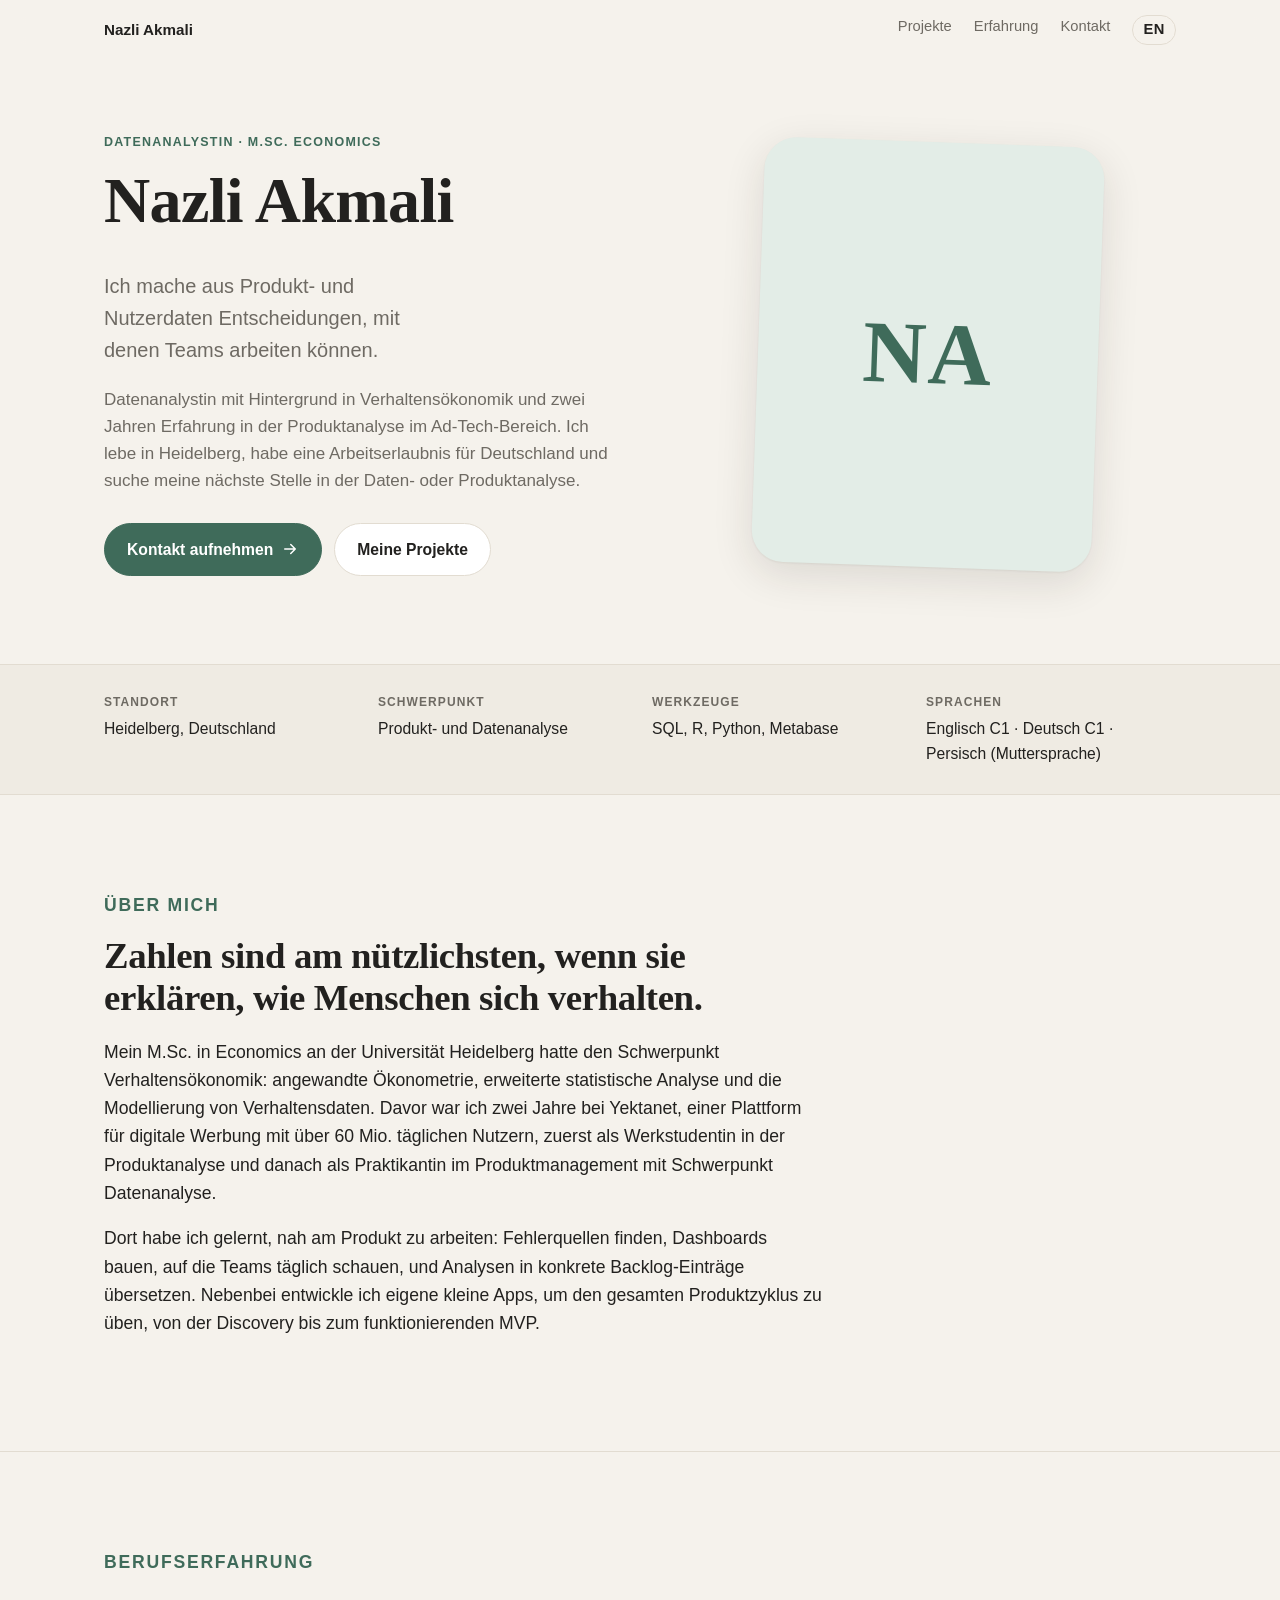
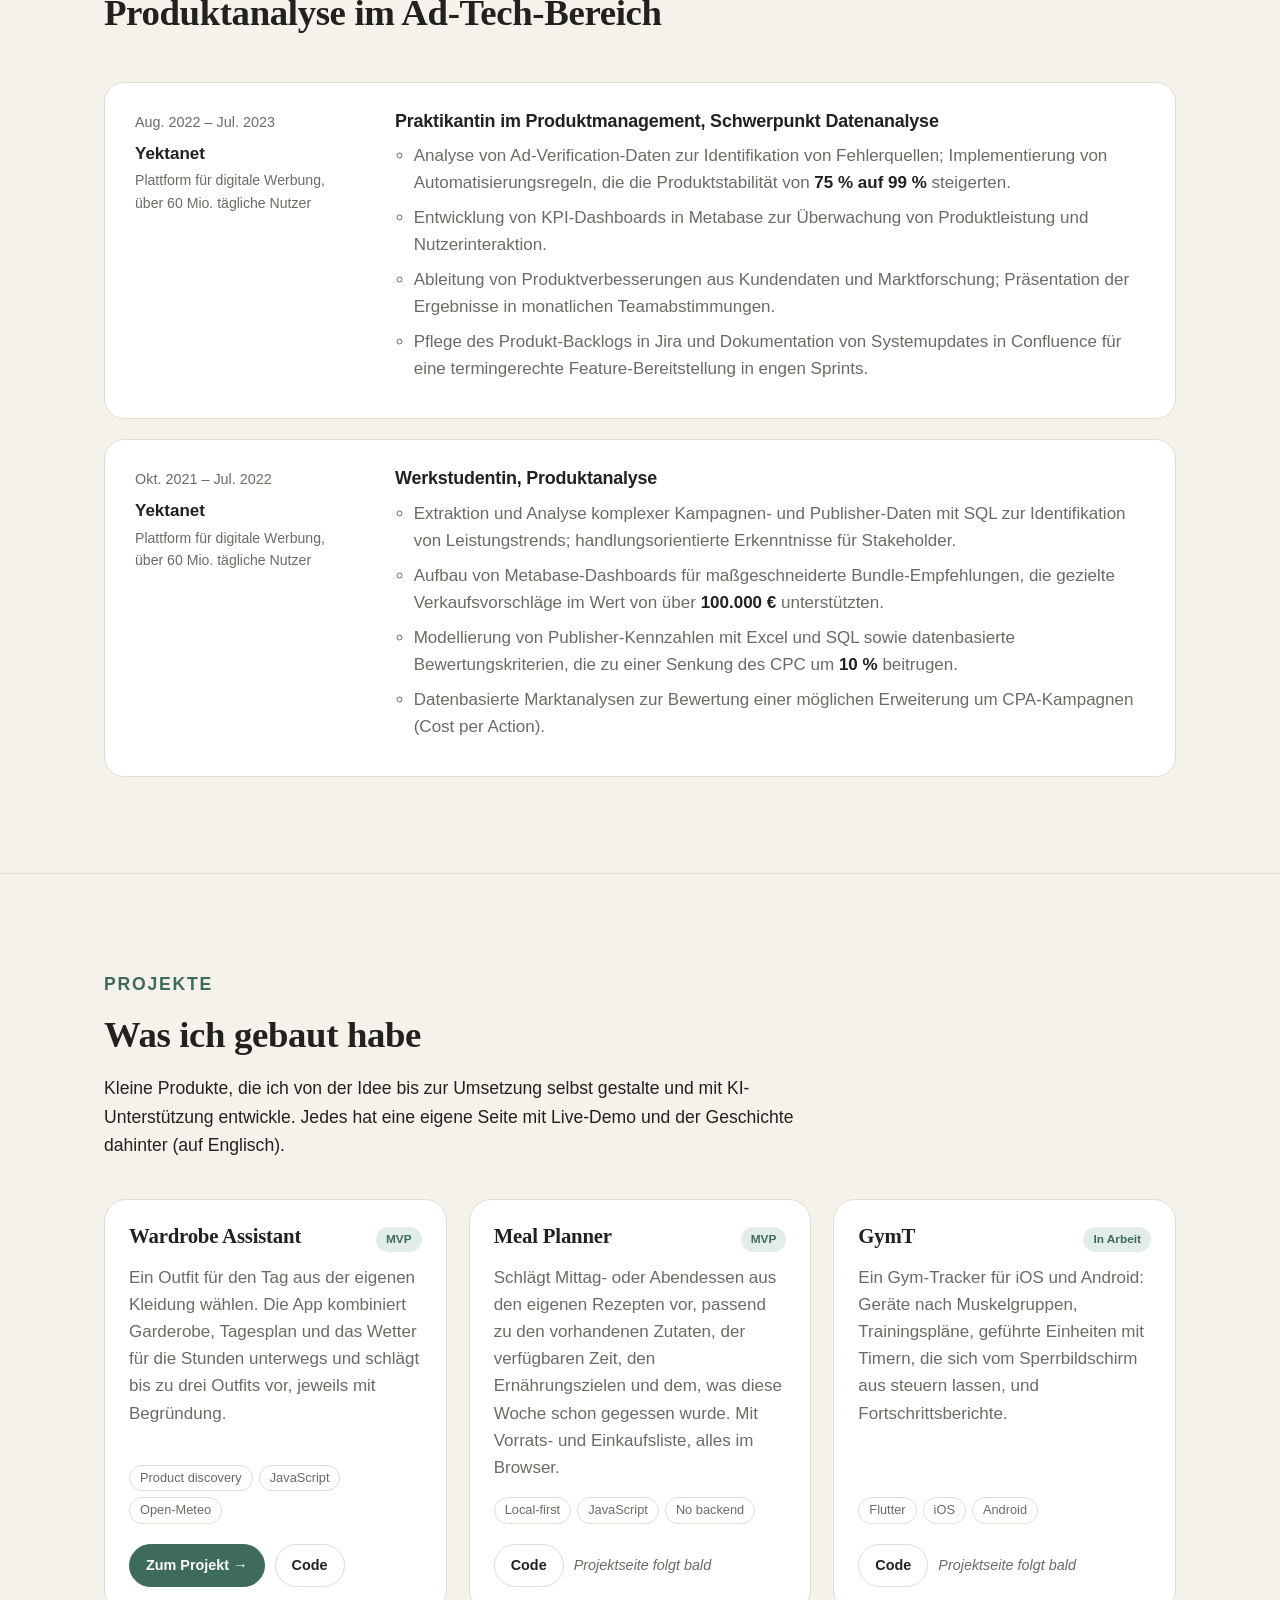
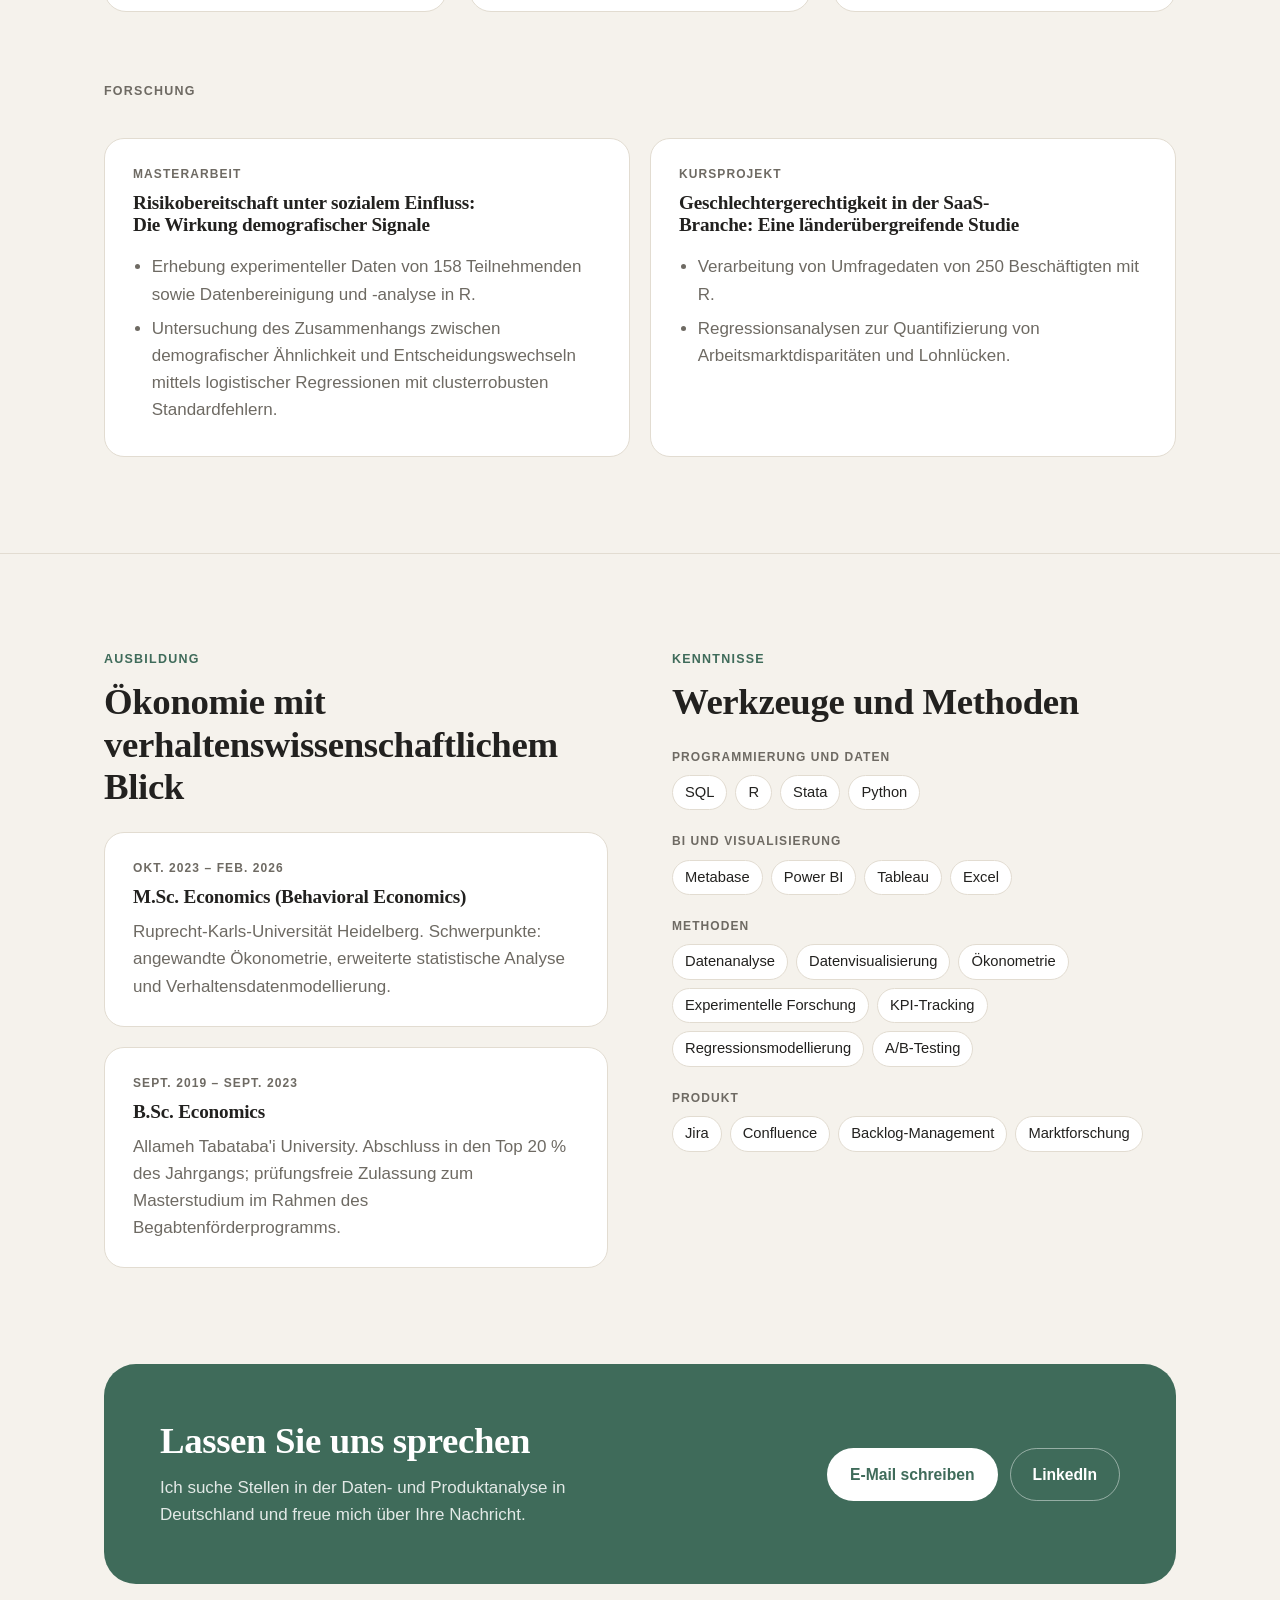
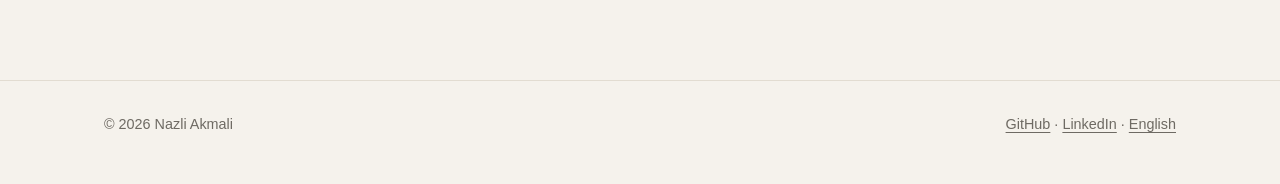
==== de/index.html @ db6a7627 "Rebuild portfolio from CV in English and German Use the project-showcase design system (site.css) so" ====
<!doctype html>
<html lang="de">
<head>
  <meta charset="utf-8">
  <meta name="viewport" content="width=device-width, initial-scale=1">
  <title>Nazli Akmali · Datenanalystin</title>
  <meta name="description" content="Nazli Akmali, Datenanalystin mit M.Sc. Economics (Behavioral Economics) der Universität Heidelberg. Berufserfahrung, Projekte und Kontakt.">
  <meta name="theme-color" content="#F5F2EC" media="(prefers-color-scheme: light)">
  <meta name="theme-color" content="#1A1A1C" media="(prefers-color-scheme: dark)">
  <meta property="og:title" content="Nazli Akmali · Datenanalystin">
  <meta property="og:description" content="Datenanalystin mit Hintergrund in Verhaltensökonomik und Produktanalyse.">
  <meta property="og:type" content="website">
  <meta property="og:url" content="https://nazli-akmali.github.io/de/">
  <link rel="canonical" href="https://nazli-akmali.github.io/de/">
  <link rel="alternate" hreflang="en" href="https://nazli-akmali.github.io/">
  <link rel="alternate" hreflang="de" href="https://nazli-akmali.github.io/de/">
  <link rel="alternate" hreflang="x-default" href="https://nazli-akmali.github.io/">
  <link rel="icon" href="data:image/svg+xml,%3Csvg xmlns='http://www.w3.org/2000/svg' viewBox='0 0 32 32'%3E%3Crect width='32' height='32' rx='8' fill='%233F6B5A'/%3E%3Ctext x='16' y='22' font-family='Georgia,serif' font-size='17' font-weight='600' fill='white' text-anchor='middle'%3ENA%3C/text%3E%3C/svg%3E">
  <link rel="stylesheet" href="../site.css">
  <link rel="stylesheet" href="../portfolio.css">
</head>
<body>
  <header class="topbar">
    <div class="wrap">
      <a class="brand" href="./">Nazli Akmali</a>
      <nav class="topnav" aria-label="Hauptmenü">
        <a href="#projects">Projekte</a>
        <a class="hide-sm" href="#experience">Erfahrung</a>
        <a href="#contact">Kontakt</a>
        <a class="lang" href="../" hreflang="en" lang="en" aria-label="English version">EN</a>
      </nav>
    </div>
  </header>

  <main>
    <section class="hero">
      <div class="wrap">
        <div>
          <p class="eyebrow">Datenanalystin · M.Sc. Economics</p>
          <h1>Nazli Akmali</h1>
          <p class="lead">Ich mache aus Produkt- und Nutzerdaten Entscheidungen, mit denen Teams arbeiten können.</p>
          <p class="muted">Datenanalystin mit Hintergrund in Verhaltensökonomik und zwei Jahren Erfahrung in der Produktanalyse im Ad-Tech-Bereich. Ich lebe in Heidelberg, habe eine Arbeitserlaubnis für Deutschland und suche meine nächste Stelle in der Daten- oder Produktanalyse.</p>
          <div class="btns">
            <a class="btn primary" href="#contact">Kontakt aufnehmen
              <svg viewBox="0 0 24 24" fill="none" stroke="currentColor" stroke-width="2" stroke-linecap="round" stroke-linejoin="round" aria-hidden="true"><path d="M5 12h14M13 6l6 6-6 6"/></svg></a>
            <a class="btn" href="#projects">Meine Projekte</a>
          </div>
        </div>
        <div class="portrait-wrap">
          <!-- FOTO: Foto als images/profile.jpg speichern und den span unten ersetzen durch:
               <img src="../images/profile.jpg" alt="Porträt von Nazli Akmali" width="680" height="850"> -->
          <div class="portrait"><span class="initials" aria-hidden="true">NA</span></div>
        </div>
      </div>
    </section>

    <div class="facts">
      <div class="wrap">
        <dl>
          <div><dt>Standort</dt><dd>Heidelberg, Deutschland</dd></div>
          <div><dt>Schwerpunkt</dt><dd>Produkt- und Datenanalyse</dd></div>
          <div><dt>Werkzeuge</dt><dd>SQL, R, Python, Metabase</dd></div>
          <div><dt>Sprachen</dt><dd>Englisch C1 · Deutsch C1 · Persisch (Muttersprache)</dd></div>
        </dl>
      </div>
    </div>

    <section class="block" id="about">
      <div class="wrap">
        <div class="intro">
          <p class="eyebrow">Über mich</p>
          <h2>Zahlen sind am nützlichsten, wenn sie erklären, wie Menschen sich verhalten.</h2>
          <p>Mein M.Sc. in Economics an der Universität Heidelberg hatte den Schwerpunkt Verhaltensökonomik: angewandte Ökonometrie, erweiterte statistische Analyse und die Modellierung von Verhaltensdaten. Davor war ich zwei Jahre bei Yektanet, einer Plattform für digitale Werbung mit über 60 Mio. täglichen Nutzern, zuerst als Werkstudentin in der Produktanalyse und danach als Praktikantin im Produktmanagement mit Schwerpunkt Datenanalyse.</p>
          <p>Dort habe ich gelernt, nah am Produkt zu arbeiten: Fehlerquellen finden, Dashboards bauen, auf die Teams täglich schauen, und Analysen in konkrete Backlog-Einträge übersetzen. Nebenbei entwickle ich eigene kleine Apps, um den gesamten Produktzyklus zu üben, von der Discovery bis zum funktionierenden MVP.</p>
        </div>
      </div>
    </section>

    <section class="block" id="experience">
      <div class="wrap">
        <div class="intro">
          <p class="eyebrow">Berufserfahrung</p>
          <h2>Produktanalyse im Ad-Tech-Bereich</h2>
        </div>
        <ol class="timeline">
          <li class="role">
            <div>
              <div class="when">Aug. 2022 – Jul. 2023</div>
              <div class="org">Yektanet</div>
              <p class="org-note">Plattform für digitale Werbung, über 60 Mio. tägliche Nutzer</p>
            </div>
            <div>
              <h3>Praktikantin im Produktmanagement, Schwerpunkt Datenanalyse</h3>
              <ul>
                <li>Analyse von Ad-Verification-Daten zur Identifikation von Fehlerquellen; Implementierung von Automatisierungsregeln, die die Produktstabilität von <strong>75 % auf 99 %</strong> steigerten.</li>
                <li>Entwicklung von KPI-Dashboards in Metabase zur Überwachung von Produktleistung und Nutzerinteraktion.</li>
                <li>Ableitung von Produktverbesserungen aus Kundendaten und Marktforschung; Präsentation der Ergebnisse in monatlichen Teamabstimmungen.</li>
                <li>Pflege des Produkt-Backlogs in Jira und Dokumentation von Systemupdates in Confluence für eine termingerechte Feature-Bereitstellung in engen Sprints.</li>
              </ul>
            </div>
          </li>
          <li class="role">
            <div>
              <div class="when">Okt. 2021 – Jul. 2022</div>
              <div class="org">Yektanet</div>
              <p class="org-note">Plattform für digitale Werbung, über 60 Mio. tägliche Nutzer</p>
            </div>
            <div>
              <h3>Werkstudentin, Produktanalyse</h3>
              <ul>
                <li>Extraktion und Analyse komplexer Kampagnen- und Publisher-Daten mit SQL zur Identifikation von Leistungstrends; handlungsorientierte Erkenntnisse für Stakeholder.</li>
                <li>Aufbau von Metabase-Dashboards für maßgeschneiderte Bundle-Empfehlungen, die gezielte Verkaufsvorschläge im Wert von über <strong>100.000 €</strong> unterstützten.</li>
                <li>Modellierung von Publisher-Kennzahlen mit Excel und SQL sowie datenbasierte Bewertungskriterien, die zu einer Senkung des CPC um <strong>10 %</strong> beitrugen.</li>
                <li>Datenbasierte Marktanalysen zur Bewertung einer möglichen Erweiterung um CPA-Kampagnen (Cost per Action).</li>
              </ul>
            </div>
          </li>
        </ol>
      </div>
    </section>

    <section class="block" id="projects">
      <div class="wrap">
        <div class="intro">
          <p class="eyebrow">Projekte</p>
          <h2>Was ich gebaut habe</h2>
          <p>Kleine Produkte, die ich von der Idee bis zur Umsetzung selbst gestalte und mit KI-Unterstützung entwickle. Jedes hat eine eigene Seite mit Live-Demo und der Geschichte dahinter (auf Englisch).</p>
        </div>
        <div class="projects" id="project-grid"></div>
        <noscript><p>Bitte JavaScript aktivieren, um die Projekte zu sehen, oder direkt auf <a href="https://github.com/nazli-akmali">GitHub</a> stöbern.</p></noscript>

        <h3 class="sub">Forschung</h3>
        <div class="cards-2">
          <article class="card">
            <p class="kicker">Masterarbeit</p>
            <h3>Risikobereitschaft unter sozialem Einfluss: Die Wirkung demografischer Signale</h3>
            <ul>
              <li>Erhebung experimenteller Daten von 158 Teilnehmenden sowie Datenbereinigung und -analyse in R.</li>
              <li>Untersuchung des Zusammenhangs zwischen demografischer Ähnlichkeit und Entscheidungswechseln mittels logistischer Regressionen mit clusterrobusten Standardfehlern.</li>
            </ul>
          </article>
          <article class="card">
            <p class="kicker">Kursprojekt</p>
            <h3>Geschlechtergerechtigkeit in der SaaS-Branche: Eine länderübergreifende Studie</h3>
            <ul>
              <li>Verarbeitung von Umfragedaten von 250 Beschäftigten mit R.</li>
              <li>Regressionsanalysen zur Quantifizierung von Arbeitsmarktdisparitäten und Lohnlücken.</li>
            </ul>
          </article>
        </div>
      </div>
    </section>

    <section class="block" id="education">
      <div class="wrap two-col">
        <div>
          <p class="eyebrow">Ausbildung</p>
          <h2>Ökonomie mit verhaltenswissenschaftlichem Blick</h2>
          <div class="cards-2">
            <article class="card">
              <p class="kicker">Okt. 2023 – Feb. 2026</p>
              <h3>M.Sc. Economics (Behavioral Economics)</h3>
              <p class="muted">Ruprecht-Karls-Universität Heidelberg. Schwerpunkte: angewandte Ökonometrie, erweiterte statistische Analyse und Verhaltensdatenmodellierung.</p>
            </article>
            <article class="card">
              <p class="kicker">Sept. 2019 – Sept. 2023</p>
              <h3>B.Sc. Economics</h3>
              <p class="muted">Allameh Tabataba'i University. Abschluss in den Top 20 % des Jahrgangs; prüfungsfreie Zulassung zum Masterstudium im Rahmen des Begabtenförderprogramms.</p>
            </article>
          </div>
        </div>
        <div>
          <p class="eyebrow">Kenntnisse</p>
          <h2>Werkzeuge und Methoden</h2>
          <dl class="skills" style="margin-top:24px">
            <div><dt>Programmierung und Daten</dt><dd><ul class="chips"><li>SQL</li><li>R</li><li>Stata</li><li>Python</li></ul></dd></div>
            <div><dt>BI und Visualisierung</dt><dd><ul class="chips"><li>Metabase</li><li>Power BI</li><li>Tableau</li><li>Excel</li></ul></dd></div>
            <div><dt>Methoden</dt><dd><ul class="chips"><li>Datenanalyse</li><li>Datenvisualisierung</li><li>Ökonometrie</li><li>Experimentelle Forschung</li><li>KPI-Tracking</li><li>Regressionsmodellierung</li><li>A/B-Testing</li></ul></dd></div>
            <div><dt>Produkt</dt><dd><ul class="chips"><li>Jira</li><li>Confluence</li><li>Backlog-Management</li><li>Marktforschung</li></ul></dd></div>
          </dl>
        </div>
      </div>
    </section>

    <div class="wrap" id="contact">
      <div class="cta">
        <div>
          <h2>Lassen Sie uns sprechen</h2>
          <p>Ich suche Stellen in der Daten- und Produktanalyse in Deutschland und freue mich über Ihre Nachricht.</p>
        </div>
        <div class="btns">
          <a class="btn" href="mailto:nazli.akmaly@gmail.com">E-Mail schreiben</a>
          <a class="btn ghost" href="https://www.linkedin.com/in/nazli-akmali/">LinkedIn</a>
        </div>
      </div>
    </div>
  </main>

  <footer class="footer">
    <div class="wrap">
      <span>© <span id="year">2026</span> Nazli Akmali</span>
      <span><a href="https://github.com/nazli-akmali">GitHub</a> · <a href="https://www.linkedin.com/in/nazli-akmali/">LinkedIn</a> · <a href="../" hreflang="en" lang="en">English</a></span>
    </div>
  </footer>

  <script src="../projects.js"></script>
  <script src="../main.js"></script>
</body>
</html>
---- site.css ----
/* Showcase site: landing page and rendered Markdown pages.
   Colours follow the app's own palette so the site and demo feel like one product. */
:root {
  --bg: #F5F2EC;
  --bg-2: #EFEBE3;
  --surface: #FFFFFF;
  --text: #22211F;
  --muted: #6E6A63;
  --line: #E2DCD1;
  --accent: #3F6B5A;
  --accent-ink: #FFFFFF;
  --accent-soft: #E3EDE7;
  --warn-soft: #FBF0DF;
  --frame: #1E1E20;
  --shadow: 0 1px 2px rgba(40, 35, 25, .06), 0 12px 40px rgba(40, 35, 25, .12);
  --serif: "Iowan Old Style", "Palatino Linotype", Palatino, "Book Antiqua", Georgia, serif;
  --sans: -apple-system, BlinkMacSystemFont, "Segoe UI", Inter, Roboto, sans-serif;
  --wide: 1120px;
  --read: 720px;
  color-scheme: light;
}
@media (prefers-color-scheme: dark) {
  :root:not([data-theme="light"]) {
    --bg: #1A1A1C; --bg-2: #212124; --surface: #242427; --text: #EDEBE7; --muted: #A29E97;
    --line: #38373B; --accent: #8DC0A8; --accent-ink: #11201A; --accent-soft: #263A31;
    --warn-soft: #3A2E1E; --frame: #000000; --shadow: 0 12px 40px rgba(0, 0, 0, .45); color-scheme: dark;
  }
}
:root[data-theme="dark"] {
  --bg: #1A1A1C; --bg-2: #212124; --surface: #242427; --text: #EDEBE7; --muted: #A29E97;
  --line: #38373B; --accent: #8DC0A8; --accent-ink: #11201A; --accent-soft: #263A31;
  --warn-soft: #3A2E1E; --frame: #000000; --shadow: 0 12px 40px rgba(0, 0, 0, .45); color-scheme: dark;
}

* { box-sizing: border-box; }
html { -webkit-text-size-adjust: 100%; scroll-behavior: smooth; }
@media (prefers-reduced-motion: reduce) { html { scroll-behavior: auto; } }
body {
  margin: 0; background: var(--bg); color: var(--text);
  font: 17px/1.6 var(--sans); -webkit-font-smoothing: antialiased;
}
img { max-width: 100%; display: block; }
a { color: var(--accent); text-underline-offset: .18em; }
a:hover { text-decoration-thickness: 2px; }
:focus-visible { outline: 2px solid var(--accent); outline-offset: 3px; border-radius: 4px; }
h1, h2, h3 { font-family: var(--serif); font-weight: 600; line-height: 1.15; letter-spacing: -.01em; margin: 0 0 .5em; text-wrap: balance; }
h1 { font-size: clamp(2.4rem, 6vw, 4rem); }
h2 { font-size: clamp(1.7rem, 3.4vw, 2.3rem); }
h3 { font-size: 1.3rem; }
p { margin: 0 0 1em; }
.muted { color: var(--muted); }
.eyebrow { font-size: .78rem; font-weight: 650; letter-spacing: .1em; text-transform: uppercase; color: var(--accent); margin: 0 0 .9em; }
.wrap { max-width: var(--wide); margin: 0 auto; padding: 0 24px; }
@media (max-width: 600px) { .wrap { padding: 0 16px; } }

/* ---------- top bar */
.topbar { position: sticky; top: 0; z-index: 10; background: color-mix(in srgb, var(--bg) 88%, transparent); backdrop-filter: saturate(1.4) blur(12px); -webkit-backdrop-filter: saturate(1.4) blur(12px); border-bottom: 1px solid transparent; }
.topbar.scrolled { border-bottom-color: var(--line); }
.topbar .wrap { display: flex; align-items: center; justify-content: space-between; gap: 16px; height: 60px; }
.brand { font-weight: 650; color: var(--text); text-decoration: none; font-size: .95rem; white-space: nowrap; }
.brand span { color: var(--muted); font-weight: 500; }
.topnav { display: flex; gap: 22px; font-size: .92rem; }
.topnav a { color: var(--muted); text-decoration: none; }
.topnav a:hover, .topnav a[aria-current="page"] { color: var(--text); }
@media (max-width: 600px) { .topnav { gap: 14px; } .topnav .hide-sm { display: none; } .brand span { display: none; } }

/* ---------- buttons */
.btns { display: flex; flex-wrap: wrap; gap: 12px; margin-top: 28px; }
.btn { display: inline-flex; align-items: center; gap: 8px; padding: 13px 22px; border-radius: 999px; font-weight: 600; font-size: .98rem; text-decoration: none; border: 1px solid var(--line); color: var(--text); background: var(--surface); transition: transform .15s ease, box-shadow .15s ease; }
.btn:hover { transform: translateY(-1px); box-shadow: 0 4px 14px rgba(0, 0, 0, .08); text-decoration: none; }
.btn.primary { background: var(--accent); border-color: var(--accent); color: var(--accent-ink); }
.btn svg { width: 18px; height: 18px; flex: none; }

/* ---------- phone frames */
.phone { position: relative; width: 100%; max-width: 300px; aspect-ratio: 390 / 844; border-radius: 42px; padding: 9px; background: var(--frame); box-shadow: var(--shadow); }
.phone img { width: 100%; height: 100%; object-fit: cover; object-position: top; border-radius: 34px; background: #F5F2EC; }

/* ---------- hero */
.hero { padding: 72px 0 88px; overflow: hidden; }
.hero .wrap { display: grid; grid-template-columns: 1.05fr 1fr; gap: 56px; align-items: center; }
.hero .lead { font-size: 1.25rem; color: var(--muted); max-width: 32ch; }
.hero-phones { position: relative; display: flex; justify-content: center; min-height: 560px; }
.hero-phones .phone { position: absolute; max-width: 270px; }
.hero-phones .back { transform: translate(-34%, 0) rotate(-5deg); opacity: .96; }
.hero-phones .front { transform: translate(30%, 44px) rotate(3deg); }
@media (max-width: 860px) {
  .hero { padding: 40px 0 56px; }
  .hero .wrap { grid-template-columns: 1fr; gap: 40px; }
  .hero-phones { min-height: 0; aspect-ratio: 1 / 1.05; max-width: 420px; width: 100%; margin: 0 auto; }
  .hero-phones .phone { width: 58%; }
  .hero-phones .back { left: 4%; transform: rotate(-5deg); }
  .hero-phones .front { right: 4%; top: 8%; transform: rotate(3deg); }
}

/* ---------- fact strip */
.facts { border-block: 1px solid var(--line); background: var(--bg-2); }
.facts dl { display: grid; grid-template-columns: repeat(4, 1fr); gap: 24px; margin: 0; padding: 28px 0; }
.facts dt { font-size: .75rem; font-weight: 650; letter-spacing: .09em; text-transform: uppercase; color: var(--muted); margin-bottom: 4px; }
.facts dd { margin: 0; font-size: .98rem; }
@media (max-width: 760px) { .facts dl { grid-template-columns: 1fr 1fr; } }

/* ---------- sections */
section.block { padding: 96px 0; }
section.block + section.block { border-top: 1px solid var(--line); }
.intro { max-width: var(--read); }
.intro p { font-size: 1.1rem; }
blockquote.hypothesis { margin: 32px 0 0; padding: 26px 30px; border-radius: 20px; background: var(--accent-soft); font-family: var(--serif); font-size: clamp(1.25rem, 2.4vw, 1.55rem); line-height: 1.4; }
blockquote.hypothesis footer { margin-top: 10px; font: 500 .9rem/1.4 var(--sans); color: var(--muted); }
@media (max-width: 600px) { section.block { padding: 64px 0; } blockquote.hypothesis { padding: 22px; } }

.steps { list-style: none; margin: 56px 0 0; padding: 0; display: grid; gap: 88px; counter-reset: step; }
.step { display: grid; grid-template-columns: 1fr 300px; gap: 64px; align-items: center; counter-increment: step; }
.step:nth-child(even) { grid-template-columns: 300px 1fr; }
.step:nth-child(even) .step-text { order: 2; }
.step-text { max-width: 46ch; }
.step-text::before { content: counter(step, decimal-leading-zero); display: block; font: 600 .85rem/1 var(--sans); letter-spacing: .1em; color: var(--accent); margin-bottom: 14px; }
.step-text ul { padding-left: 1.1em; margin: 0; color: var(--muted); }
.step-text li { margin-bottom: .35em; }
@media (max-width: 760px) {
  .steps { gap: 64px; }
  .step, .step:nth-child(even) { grid-template-columns: 1fr; gap: 28px; }
  .step:nth-child(even) .step-text { order: 0; }
  .step .phone { margin: 0 auto; max-width: 260px; }
}

.decision { display: grid; grid-template-columns: 300px 1fr; gap: 64px; align-items: start; margin-top: 48px; }
.changes { display: grid; gap: 14px; }
.change { background: var(--surface); border: 1px solid var(--line); border-radius: 18px; padding: 20px 22px; }
.change .from { font-size: .9rem; color: var(--muted); text-decoration: line-through; text-decoration-color: color-mix(in srgb, var(--muted) 60%, transparent); }
.change .to { font-weight: 650; margin: 4px 0 6px; }
.change .why { font-size: .95rem; color: var(--muted); margin: 0; }
@media (max-width: 760px) { .decision { grid-template-columns: 1fr; gap: 32px; } .decision .phone { margin: 0 auto; max-width: 260px; } }

.status { display: grid; grid-template-columns: 1fr 1fr; gap: 20px; margin-top: 40px; }
.status .card { background: var(--surface); border: 1px solid var(--line); border-radius: 20px; padding: 26px 28px; }
.status .card.open { background: var(--warn-soft); border-color: transparent; }
.status h3 { font-family: var(--sans); font-size: 1rem; font-weight: 650; margin-bottom: .8em; }
.status ul { margin: 0; padding-left: 1.1em; }
.status li { margin-bottom: .45em; }
@media (max-width: 760px) { .status { grid-template-columns: 1fr; } }

.cta { background: var(--accent); color: var(--accent-ink); border-radius: 32px; padding: 56px; display: grid; grid-template-columns: 1fr auto; gap: 40px; align-items: center; margin: 0 0 96px; }
.cta h2 { margin-bottom: .3em; }
.cta p { opacity: .85; margin: 0; max-width: 48ch; }
.cta .btns { margin: 0; }
.cta .btn { background: var(--accent-ink); color: var(--accent); border-color: transparent; }
.cta .btn.ghost { background: transparent; color: var(--accent-ink); border-color: color-mix(in srgb, var(--accent-ink) 45%, transparent); }
@media (max-width: 760px) { .cta { grid-template-columns: 1fr; padding: 36px 24px; border-radius: 24px; margin-bottom: 64px; } }

.footer { border-top: 1px solid var(--line); padding: 32px 0 48px; font-size: .9rem; color: var(--muted); }
.footer .wrap { display: flex; flex-wrap: wrap; justify-content: space-between; gap: 12px; }
.footer a { color: var(--muted); }

/* ---------- rendered Markdown pages */
.doc-head { padding: 64px 0 40px; border-bottom: 1px solid var(--line); }
.doc-head h1 { font-size: clamp(2.1rem, 5vw, 3.2rem); max-width: 20ch; }
.doc-layout { display: grid; grid-template-columns: 220px minmax(0, var(--read)); gap: 64px; padding-block: 48px 96px; }
.toc { position: sticky; top: 84px; align-self: start; font-size: .9rem; }
.toc p { font-size: .75rem; font-weight: 650; letter-spacing: .09em; text-transform: uppercase; color: var(--muted); margin-bottom: .8em; }
.toc ol { list-style: none; margin: 0; padding: 0; border-left: 1px solid var(--line); }
.toc a { display: block; padding: 5px 0 5px 14px; margin-left: -1px; border-left: 2px solid transparent; color: var(--muted); text-decoration: none; line-height: 1.35; }
.toc a:hover { color: var(--text); }
.toc a.on { color: var(--text); border-left-color: var(--accent); }
@media (max-width: 960px) { .doc-layout { grid-template-columns: minmax(0, 1fr); gap: 0; padding-top: 32px; } .toc { display: none; } }

.prose { min-width: 0; }
.prose > :first-child { margin-top: 0; }
.prose h2 { margin-top: 2.2em; padding-top: .2em; scroll-margin-top: 80px; }
.prose h3 { margin-top: 1.8em; scroll-margin-top: 80px; }
.prose p, .prose li { font-size: 1.05rem; }
.prose ul, .prose ol { padding-left: 1.3em; margin: 0 0 1em; }
.prose li { margin-bottom: .4em; }
.prose blockquote { margin: 1.6em 0; padding: 22px 26px; border-radius: 18px; background: var(--accent-soft); font-family: var(--serif); font-size: 1.3rem; line-height: 1.45; }
.prose blockquote p { font-size: inherit; margin: 0; }
.prose hr { border: 0; border-top: 1px solid var(--line); margin: 3em 0 2em; }
.prose code { font: .9em ui-monospace, SFMono-Regular, Menlo, monospace; background: var(--bg-2); padding: .1em .35em; border-radius: 6px; }
.prose pre { background: var(--bg-2); padding: 18px; border-radius: 14px; overflow-x: auto; }
.prose pre code { background: none; padding: 0; }
.prose img { border-radius: 14px; }
.table-wrap { overflow-x: auto; margin: 1.4em 0 1.8em; border: 1px solid var(--line); border-radius: 16px; background: var(--surface); }
.prose table { border-collapse: collapse; width: 100%; min-width: 560px; font-size: .95rem; line-height: 1.45; }
.prose th, .prose td { text-align: left; vertical-align: top; padding: 12px 16px; border-bottom: 1px solid var(--line); }
.prose th { font-size: .78rem; font-weight: 650; letter-spacing: .06em; text-transform: uppercase; color: var(--muted); background: var(--bg-2); }
.prose tr:last-child td { border-bottom: 0; }
.doc-foot { display: flex; flex-wrap: wrap; gap: 12px; margin-top: 48px; }
---- portfolio.css ----
/* Portfolio-only additions. The shared design system lives in site.css,
   copied unchanged from the project-showcase skill so this page and every
   project page look like one site. Only add things here that site.css lacks. */

/* ---------- language switch */
.lang { font-weight: 650; letter-spacing: .04em; border: 1px solid var(--line); border-radius: 999px; padding: 2px 10px; }
.topnav .lang { color: var(--text); }

/* ---------- hero portrait */
.portrait-wrap { display: flex; justify-content: center; }
.portrait {
  width: 100%; max-width: 340px; aspect-ratio: 4 / 5; border-radius: 32px;
  background: var(--accent-soft); box-shadow: var(--shadow); overflow: hidden;
  display: grid; place-items: center; transform: rotate(2deg);
}
.portrait img { width: 100%; height: 100%; object-fit: cover; }
.portrait .initials { font-family: var(--serif); font-size: 5.5rem; font-weight: 600; color: var(--accent); letter-spacing: .02em; }
@media (max-width: 860px) { .portrait { max-width: 240px; } .portrait .initials { font-size: 4rem; } }

/* ---------- experience timeline */
.timeline { list-style: none; margin: 48px 0 0; padding: 0; display: grid; gap: 20px; }
.role { display: grid; grid-template-columns: 220px 1fr; gap: 40px; background: var(--surface); border: 1px solid var(--line); border-radius: 20px; padding: 28px 30px; }
.role .when { font-size: .9rem; color: var(--muted); }
.role .org { font-weight: 650; margin-top: 6px; }
.role .org-note { font-size: .88rem; color: var(--muted); margin: 2px 0 0; }
.role h3 { font-family: var(--sans); font-size: 1.12rem; font-weight: 650; margin-bottom: .6em; }
.role ul { margin: 0; padding-left: 1.1em; color: var(--muted); }
.role li { margin-bottom: .45em; }
.role strong { color: var(--text); font-weight: 650; }
@media (max-width: 760px) { .role { grid-template-columns: 1fr; gap: 14px; padding: 22px; } }

/* ---------- project cards */
.projects { display: grid; grid-template-columns: repeat(auto-fill, minmax(300px, 1fr)); gap: 22px; margin-top: 40px; }
.project { background: var(--surface); border: 1px solid var(--line); border-radius: 22px; overflow: hidden; display: flex; flex-direction: column; transition: transform .2s ease, box-shadow .2s ease; }
.project:hover { transform: translateY(-2px); box-shadow: var(--shadow); }
.project .shot { aspect-ratio: 16 / 10; background: var(--bg-2); border-bottom: 1px solid var(--line); overflow: hidden; }
.project .shot img { width: 100%; height: 100%; object-fit: cover; object-position: top; }
.project-body { padding: 24px; display: flex; flex-direction: column; flex: 1; }
.project-head { display: flex; align-items: baseline; justify-content: space-between; gap: 12px; }
.project h3 { margin: 0; }
.badge { font-size: .74rem; font-weight: 650; color: var(--accent); background: var(--accent-soft); padding: 3px 10px; border-radius: 999px; white-space: nowrap; }
.project .summary { color: var(--muted); margin: 12px 0 16px; flex: 1; }
.tags { list-style: none; padding: 0; margin: 0 0 20px; display: flex; flex-wrap: wrap; gap: 6px; }
.tags li { font-size: .8rem; color: var(--muted); border: 1px solid var(--line); padding: 2px 10px; border-radius: 999px; }
.project .btns { margin-top: 0; gap: 10px; }
.btn.small { padding: 9px 16px; font-size: .9rem; }
.soon { font-size: .9rem; color: var(--muted); font-style: italic; align-self: center; }

/* ---------- research + education cards */
.cards-2 { display: grid; grid-template-columns: 1fr 1fr; gap: 20px; margin-top: 40px; }
.card { background: var(--surface); border: 1px solid var(--line); border-radius: 20px; padding: 26px 28px; }
.card .kicker { font-size: .75rem; font-weight: 650; letter-spacing: .09em; text-transform: uppercase; color: var(--muted); margin-bottom: 8px; }
.card h3 { font-size: 1.2rem; }
.card p:last-child, .card ul:last-child { margin-bottom: 0; }
.card ul { padding-left: 1.1em; color: var(--muted); }
.card li { margin-bottom: .4em; }
@media (max-width: 760px) { .cards-2 { grid-template-columns: 1fr; } }

h3.sub { font-family: var(--sans); font-size: .78rem; font-weight: 650; letter-spacing: .1em; text-transform: uppercase; color: var(--muted); margin: 72px 0 0; }

/* ---------- skills */
.skills { display: grid; gap: 22px; margin: 0; }
.skills dt { font-size: .75rem; font-weight: 650; letter-spacing: .09em; text-transform: uppercase; color: var(--muted); margin-bottom: 8px; }
.skills dd { margin: 0; }
.chips { list-style: none; padding: 0; margin: 0; display: flex; flex-wrap: wrap; gap: 8px; }
.chips li { font-size: .92rem; background: var(--surface); border: 1px solid var(--line); padding: 5px 12px; border-radius: 999px; }

.two-col { display: grid; grid-template-columns: 1fr 1fr; gap: 64px; align-items: start; }
.two-col .cards-2 { grid-template-columns: 1fr; margin-top: 24px; }
@media (max-width: 860px) { .two-col { grid-template-columns: 1fr; gap: 56px; } }
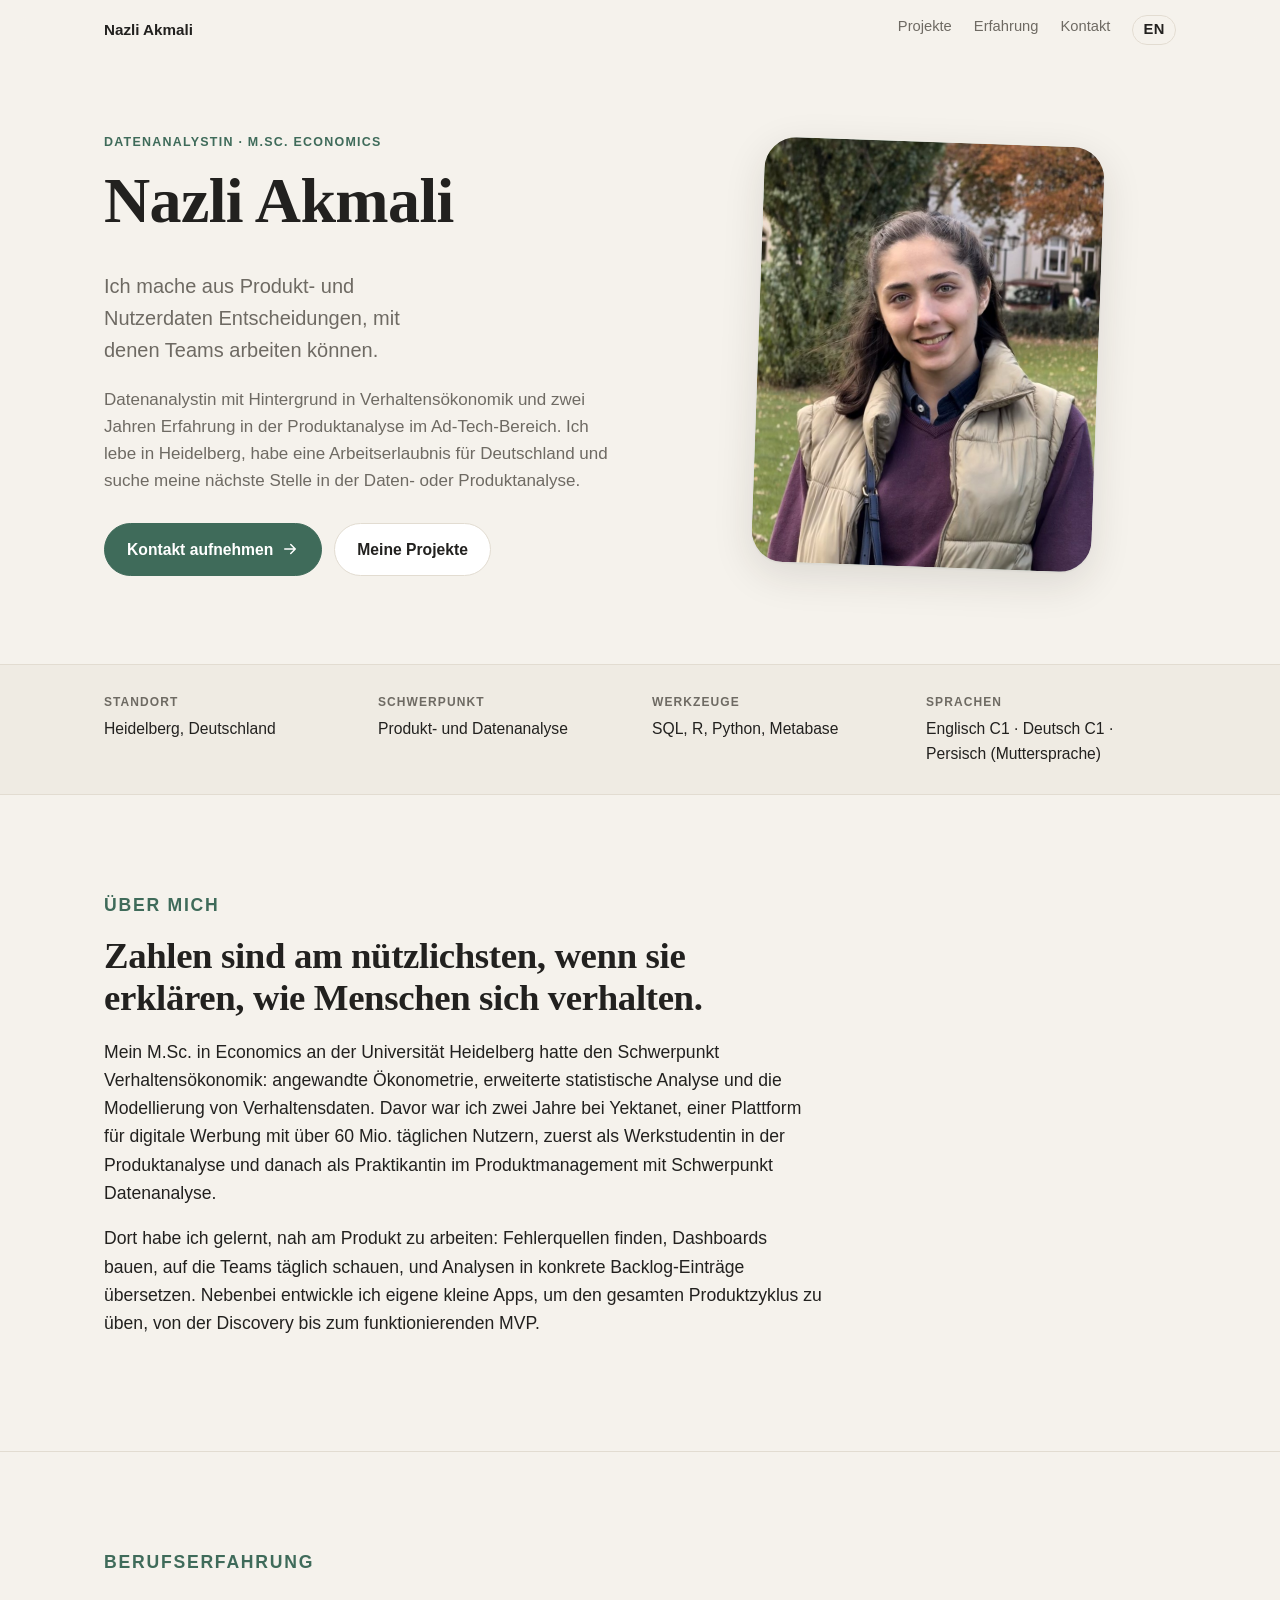
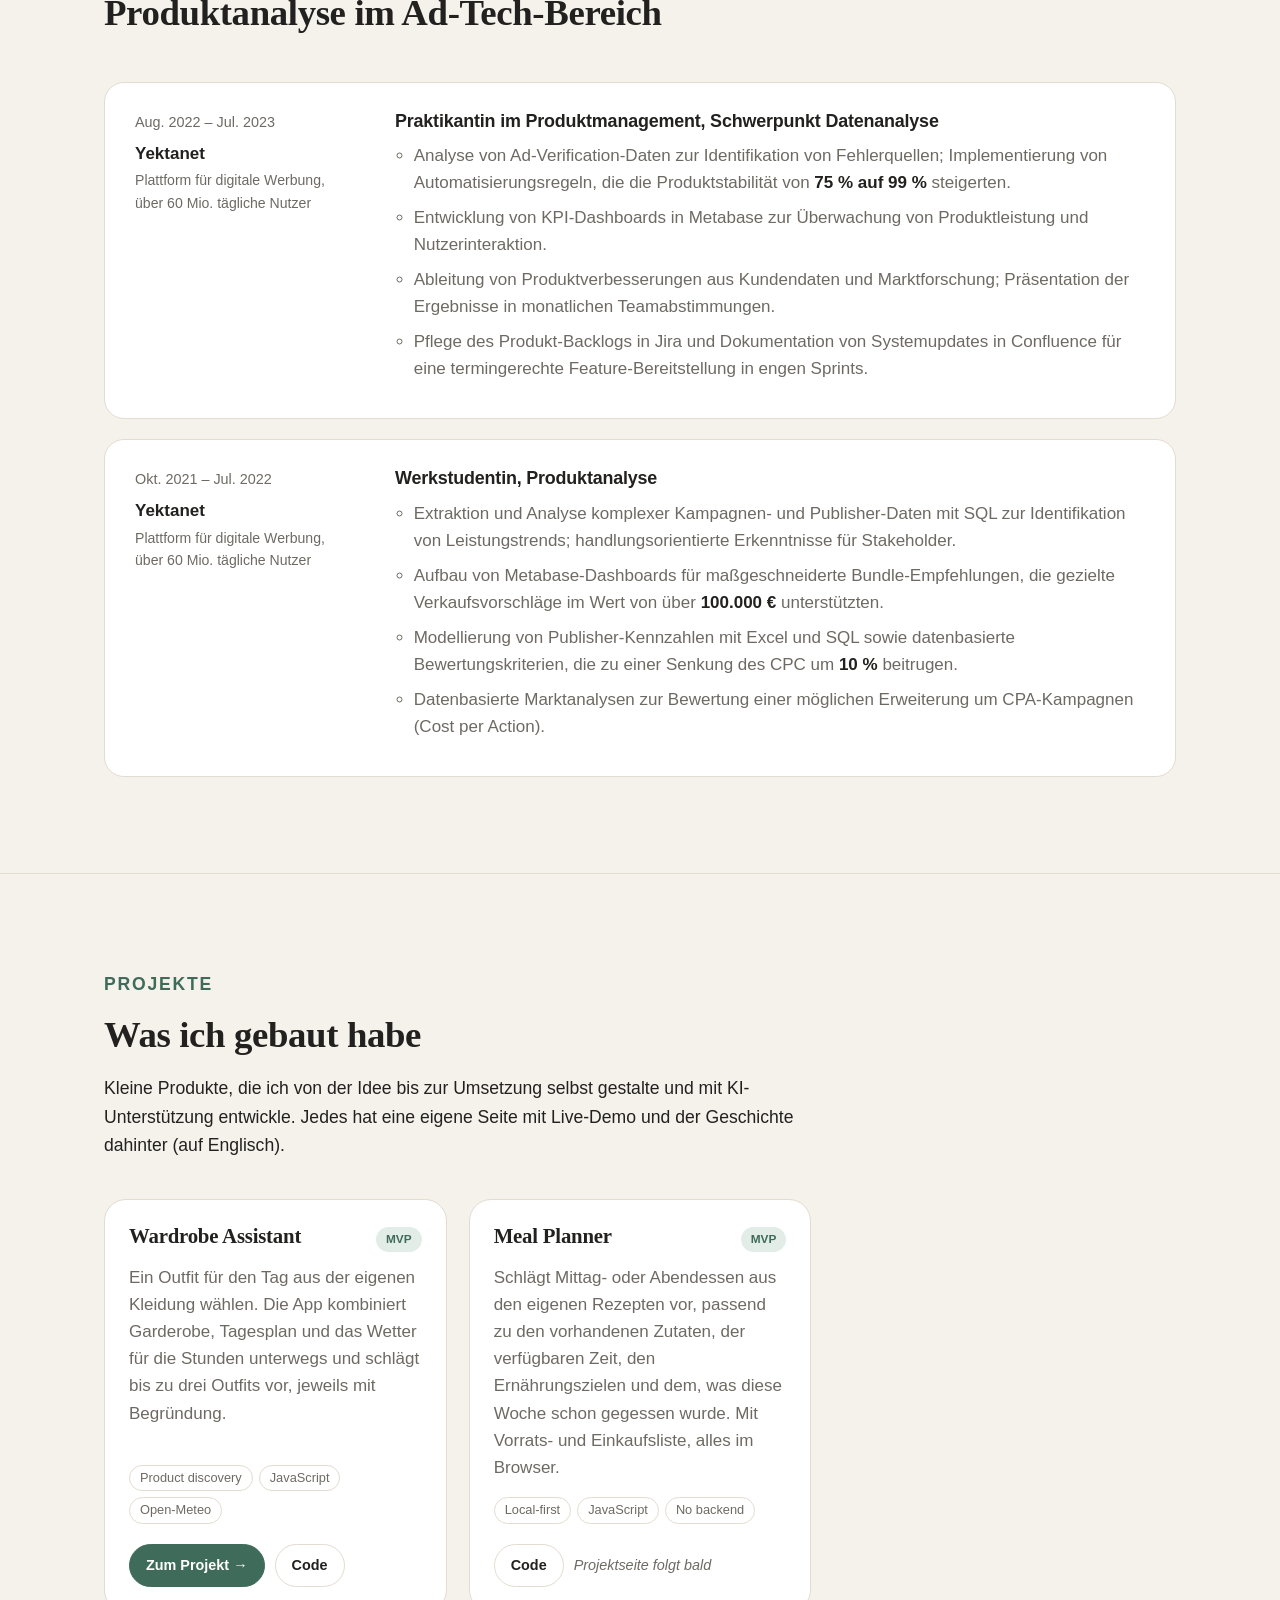
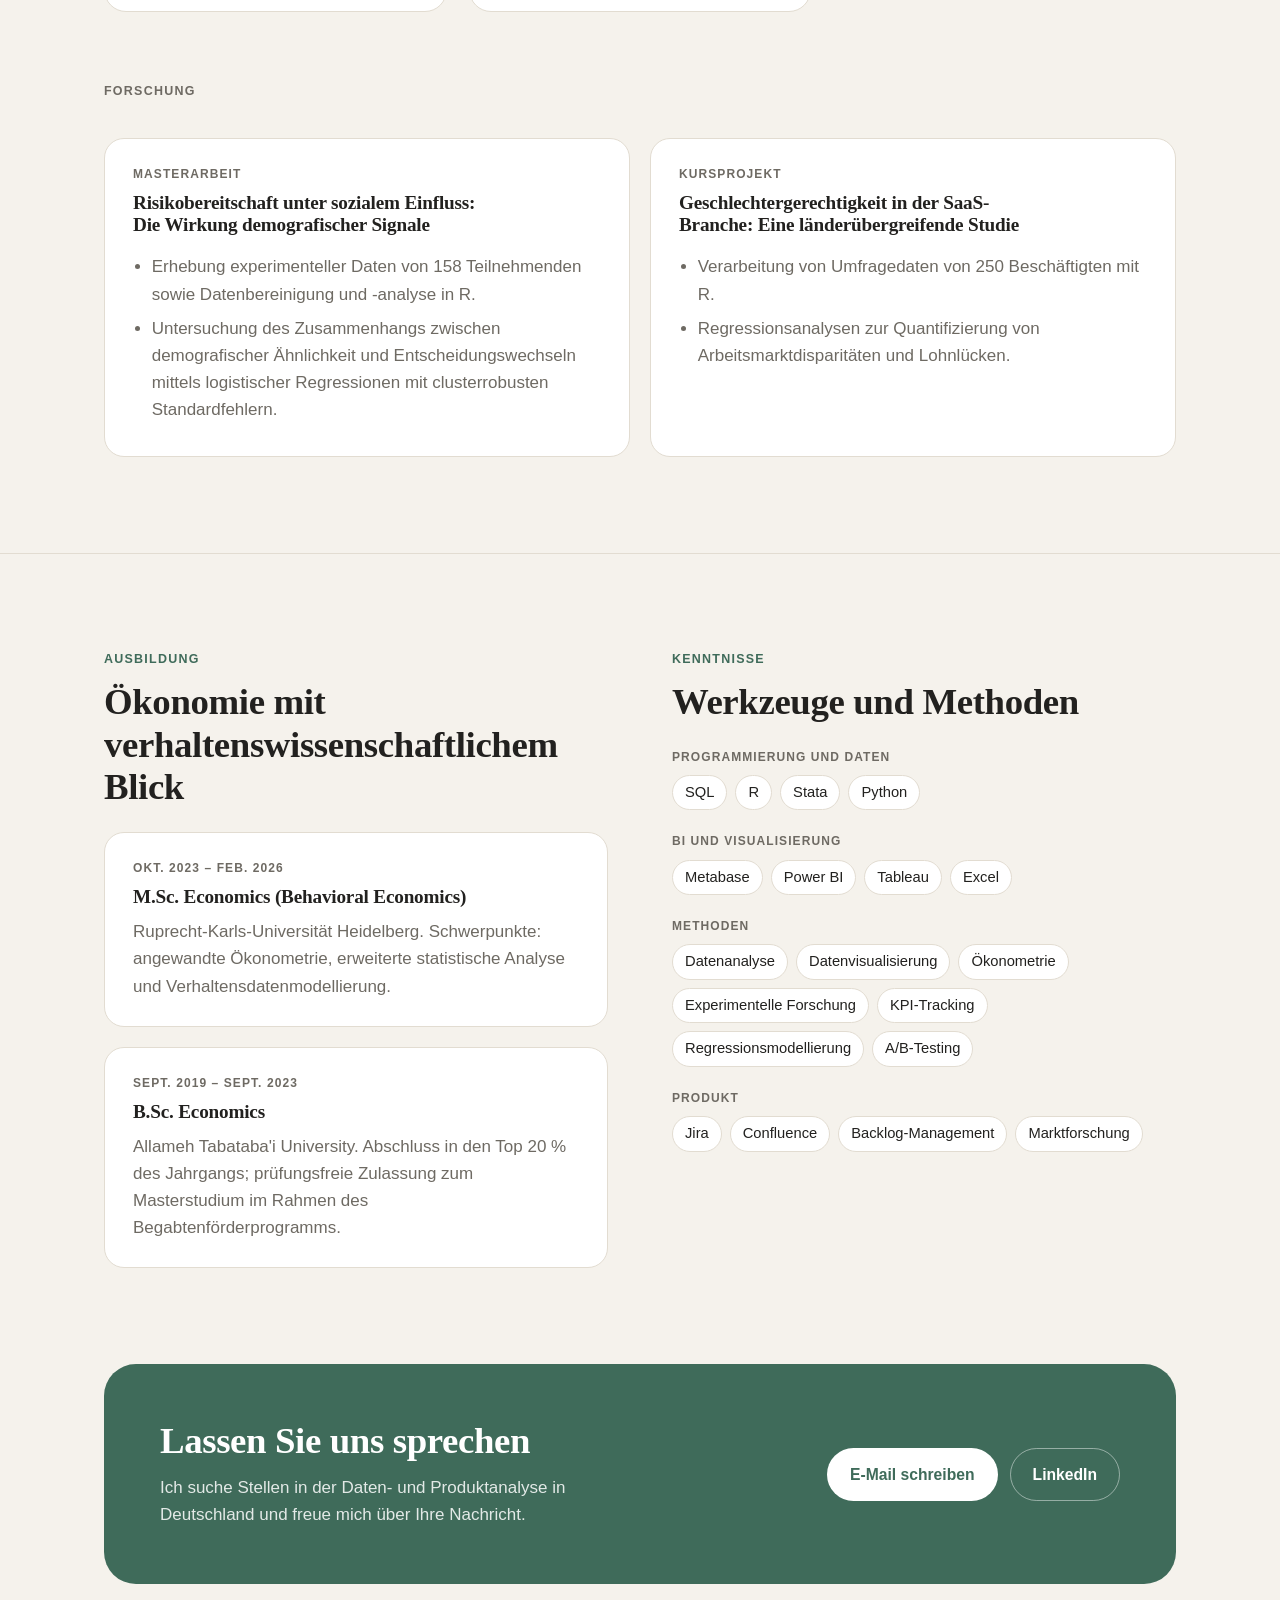
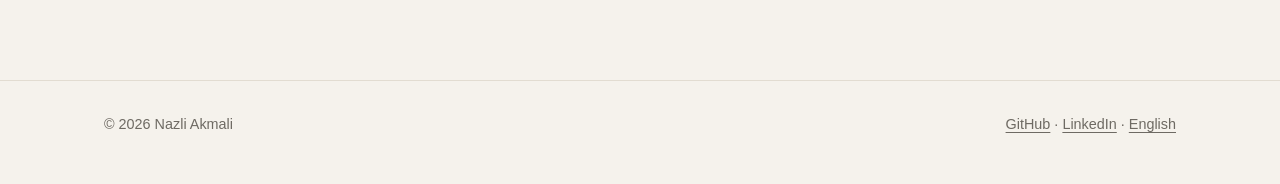
==== commit b82f640d: "Add profile photo (metadata stripped) and link preview image Co-Authored-By: Claude Opus 5.5 <norepl" ====
--- a/de/index.html
+++ b/de/index.html
@@ -11,6 +11,7 @@
   <meta property="og:description" content="Datenanalystin mit Hintergrund in Verhaltensökonomik und Produktanalyse.">
   <meta property="og:type" content="website">
   <meta property="og:url" content="https://nazli-akmali.github.io/de/">
+  <meta property="og:image" content="https://nazli-akmali.github.io/images/profile.jpg">
   <link rel="canonical" href="https://nazli-akmali.github.io/de/">
   <link rel="alternate" hreflang="en" href="https://nazli-akmali.github.io/">
   <link rel="alternate" hreflang="de" href="https://nazli-akmali.github.io/de/">
@@ -47,9 +48,7 @@
           </div>
         </div>
         <div class="portrait-wrap">
-          <!-- FOTO: Foto als images/profile.jpg speichern und den span unten ersetzen durch:
-               <img src="../images/profile.jpg" alt="Porträt von Nazli Akmali" width="680" height="850"> -->
-          <div class="portrait"><span class="initials" aria-hidden="true">NA</span></div>
+          <div class="portrait"><img src="../images/profile.jpg" alt="Porträt von Nazli Akmali" width="800" height="1000"></div>
         </div>
       </div>
     </section>
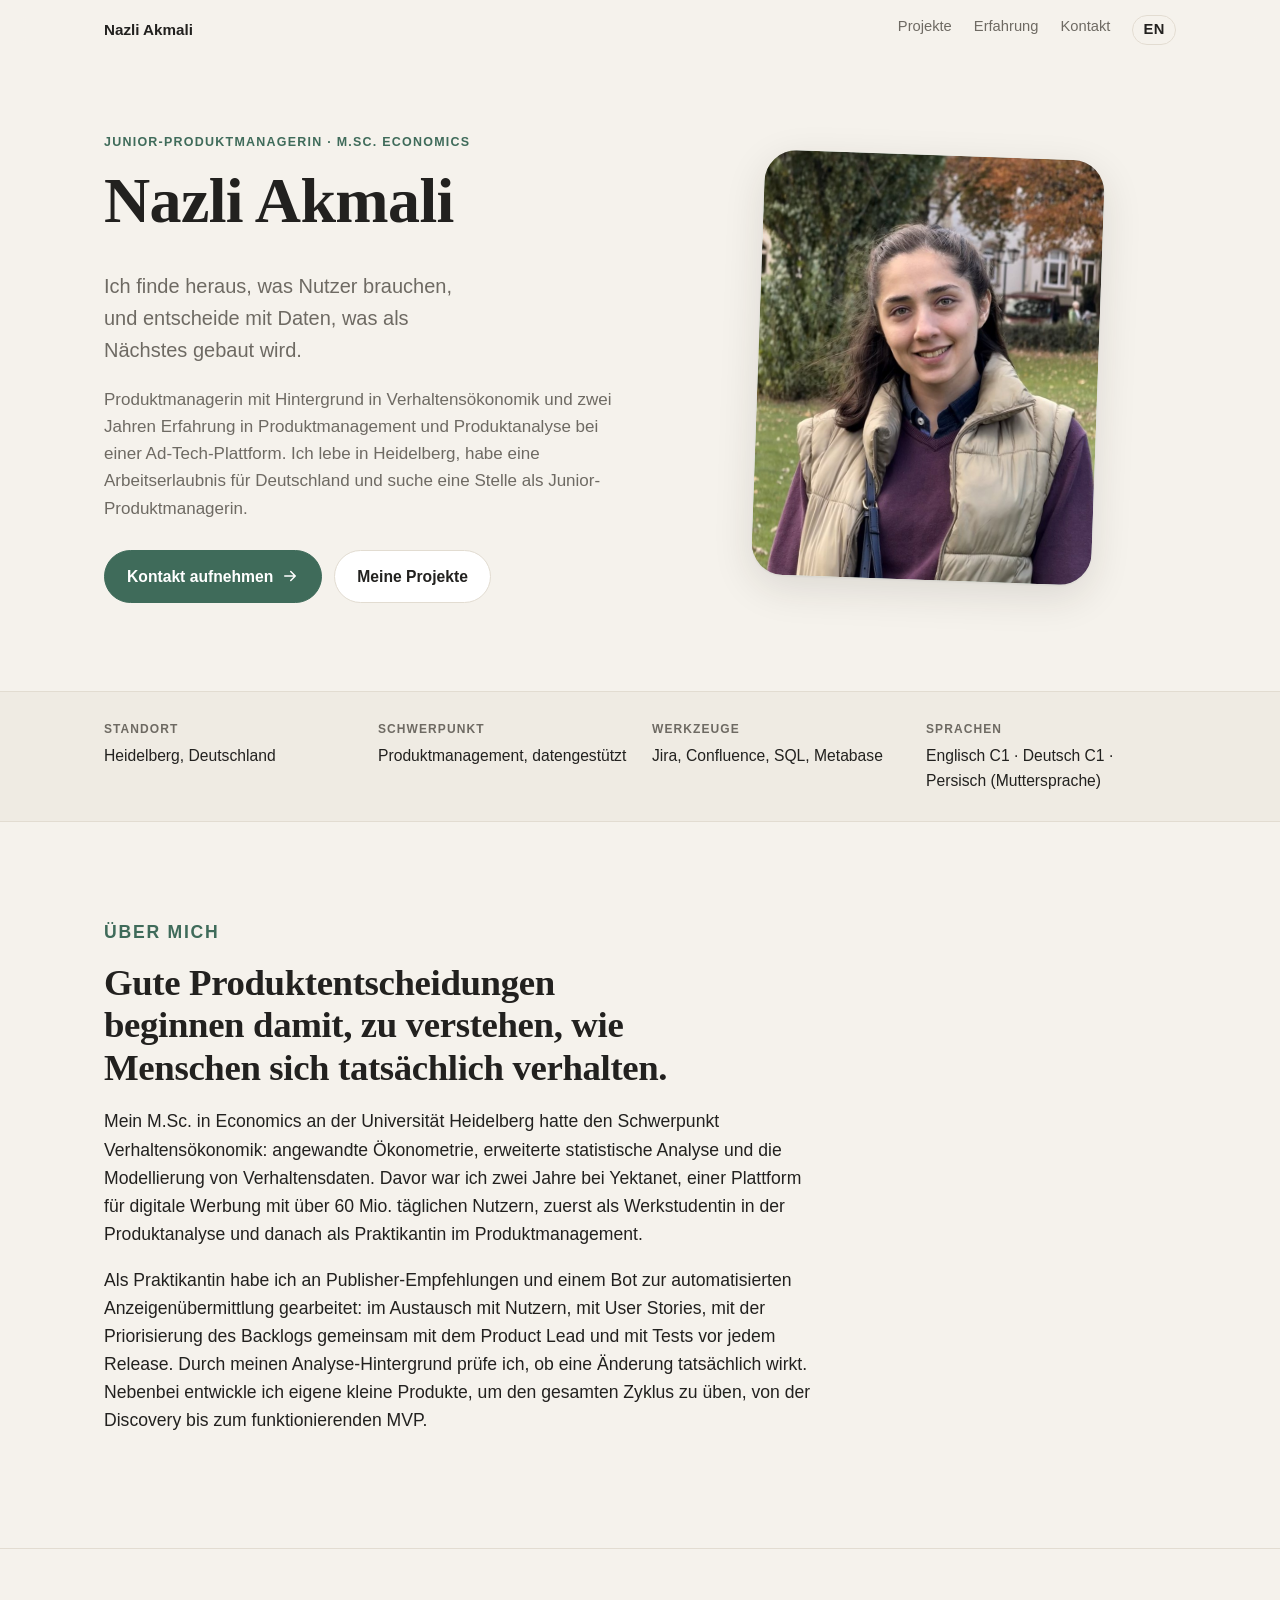
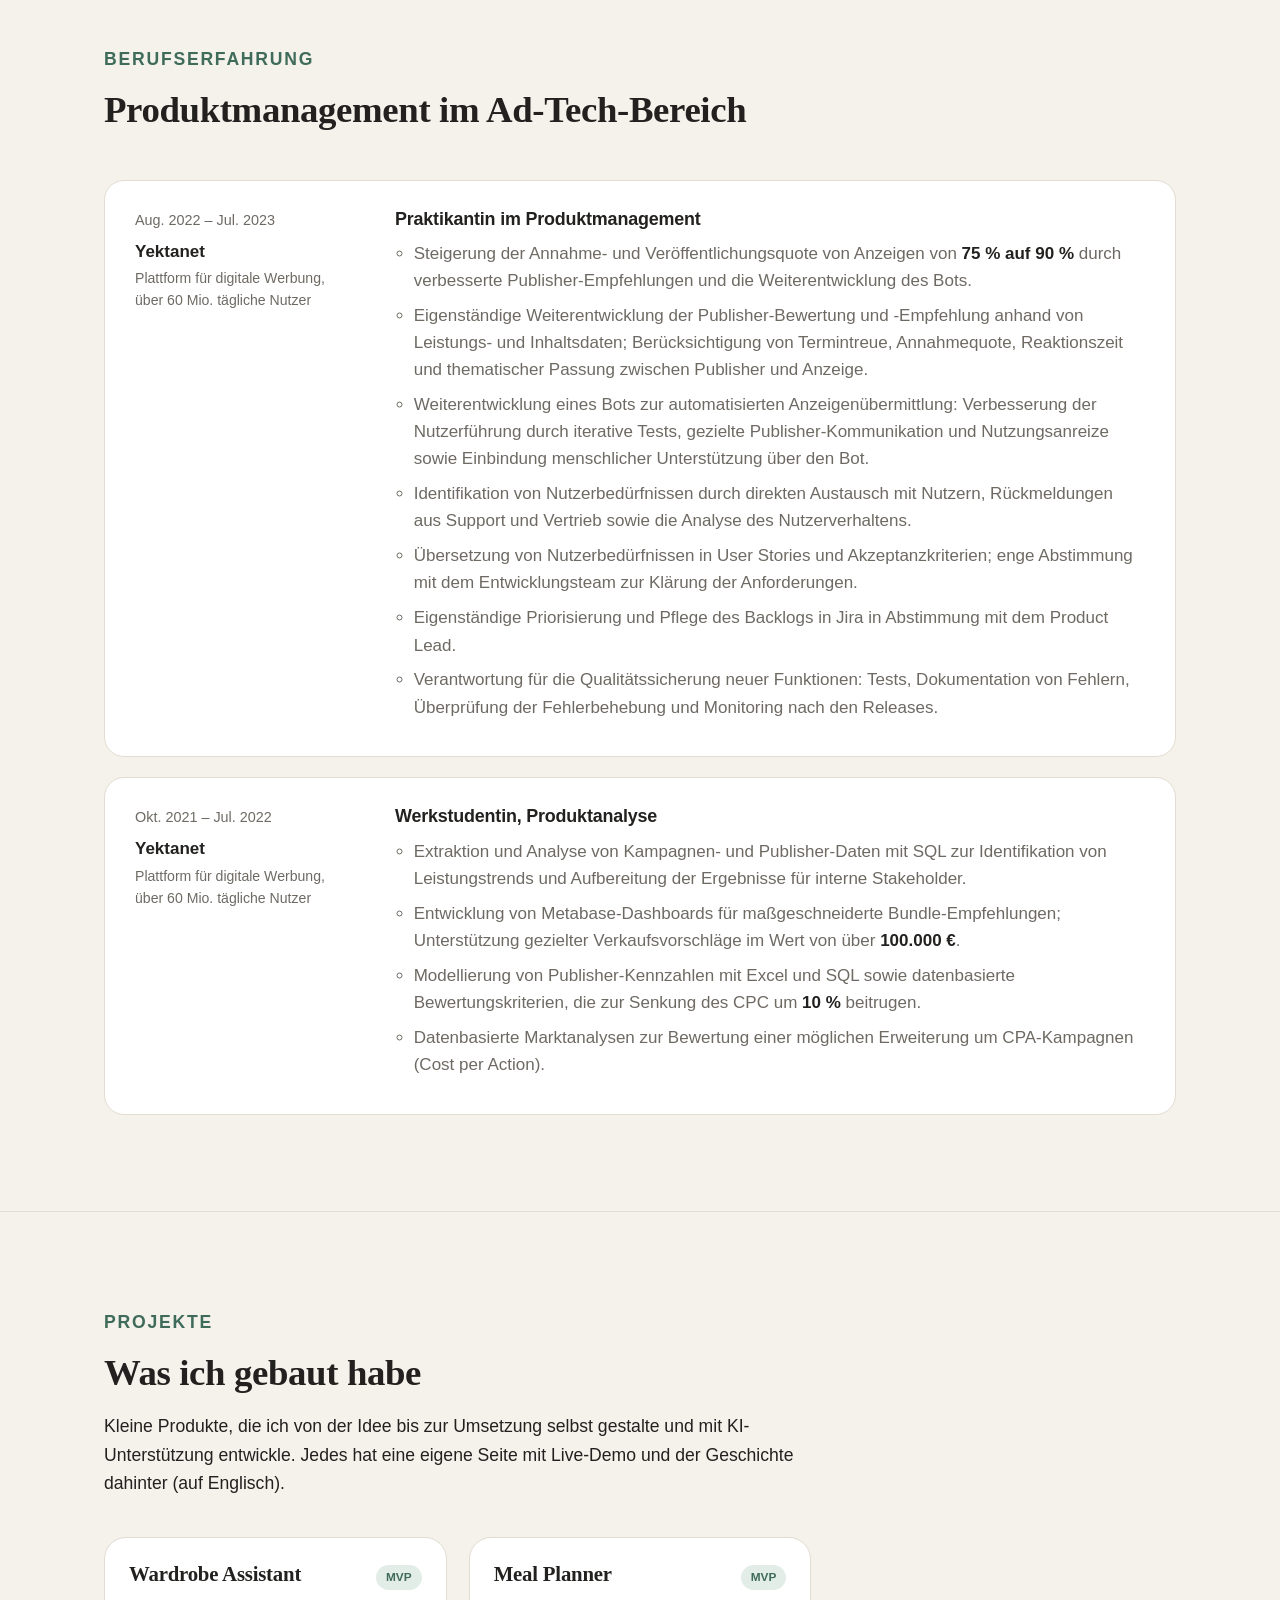
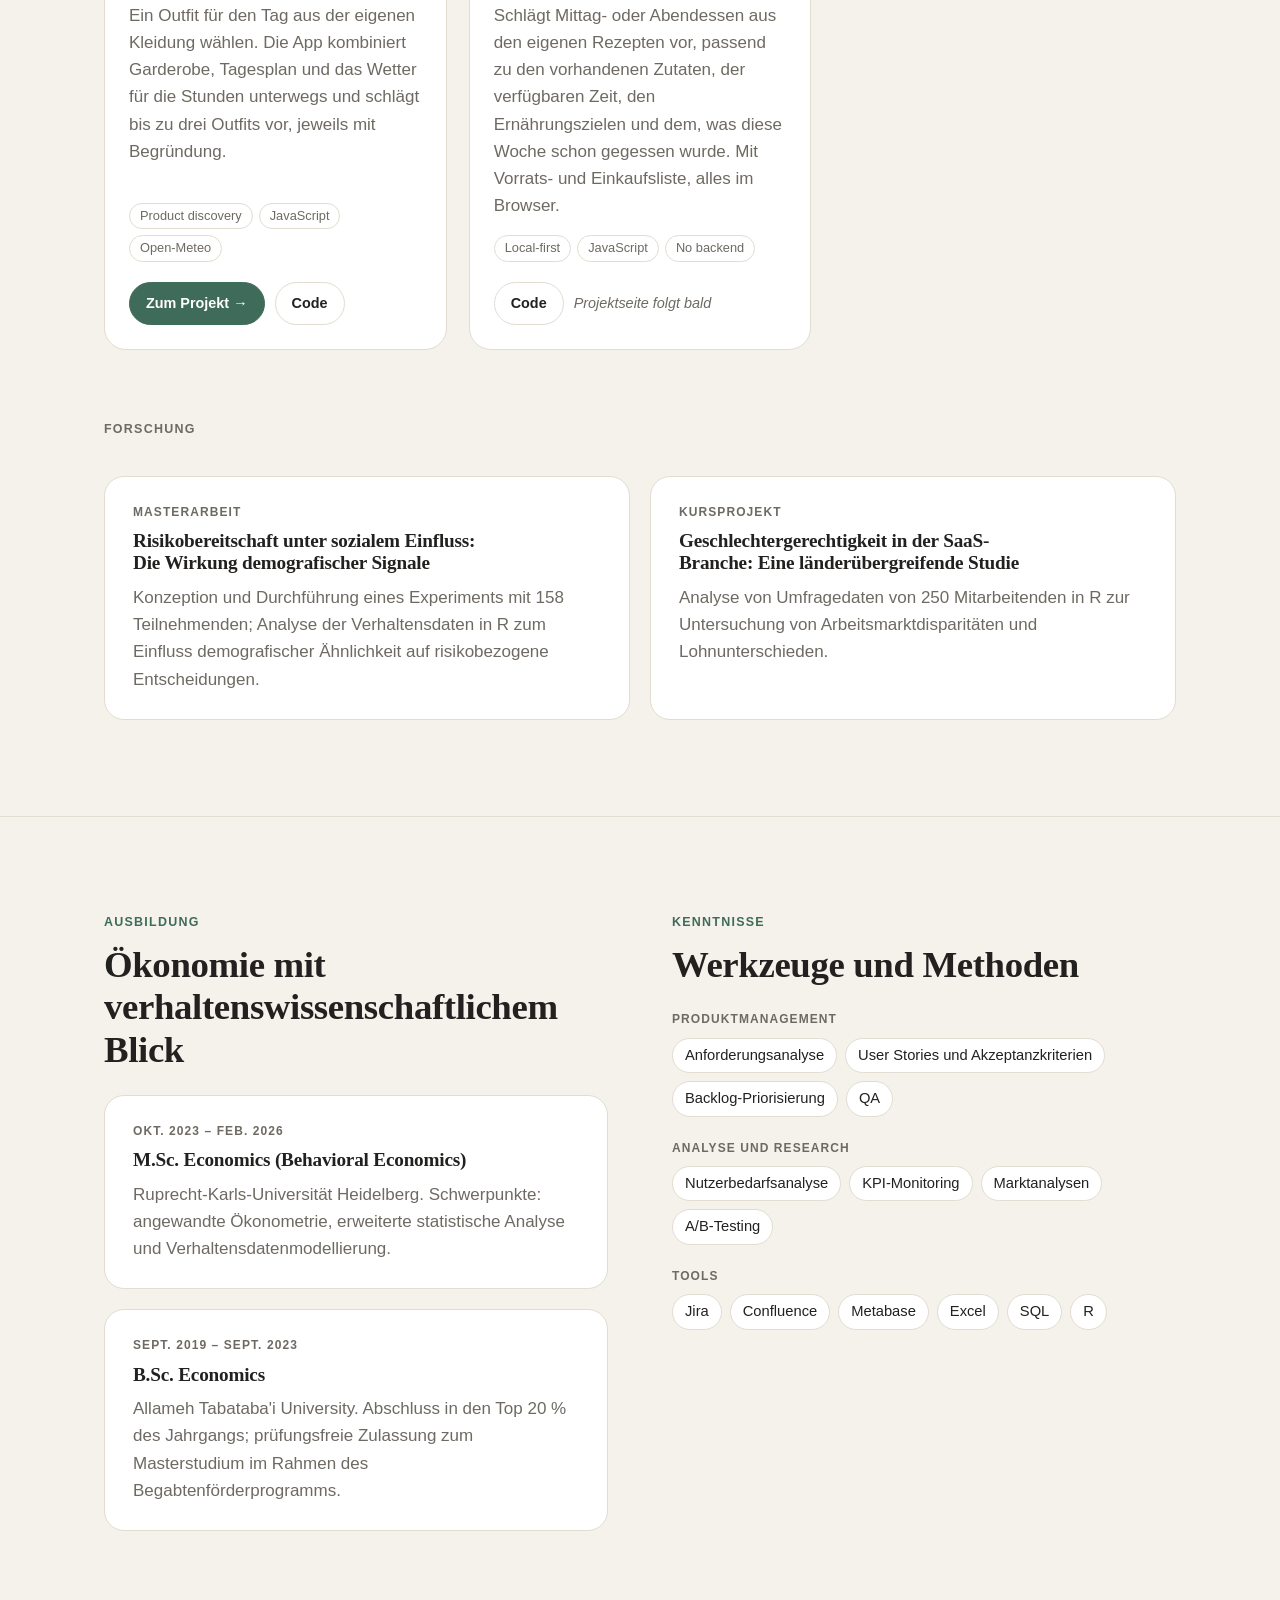
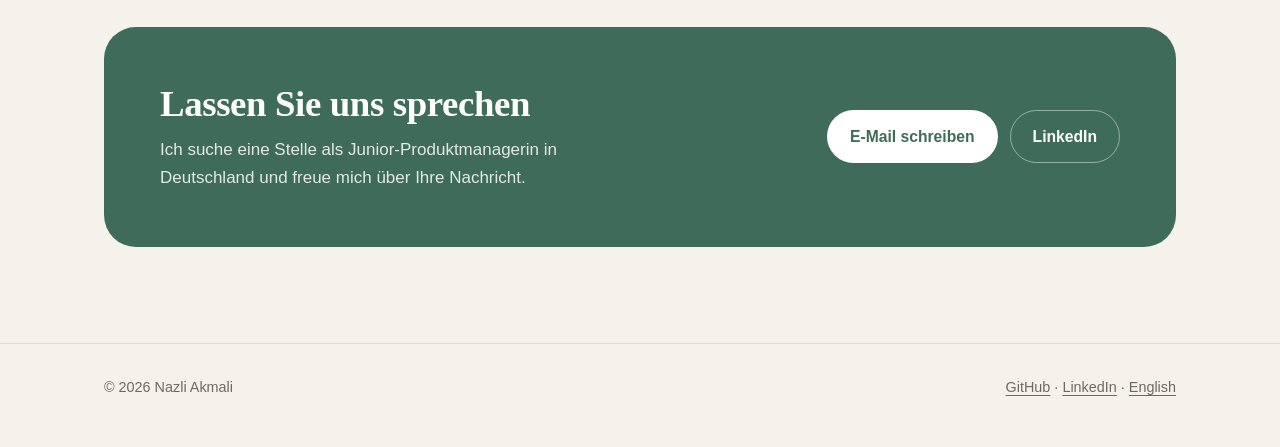
==== commit 64ed5820: "Reposition as junior product manager from revised CV Co-Authored-By: Claude Opus 5.5 <noreply@anthro" ====
--- a/de/index.html
+++ b/de/index.html
@@ -3,12 +3,12 @@
 <head>
   <meta charset="utf-8">
   <meta name="viewport" content="width=device-width, initial-scale=1">
-  <title>Nazli Akmali · Datenanalystin</title>
-  <meta name="description" content="Nazli Akmali, Datenanalystin mit M.Sc. Economics (Behavioral Economics) der Universität Heidelberg. Berufserfahrung, Projekte und Kontakt.">
+  <title>Nazli Akmali · Junior-Produktmanagerin</title>
+  <meta name="description" content="Nazli Akmali, Junior-Produktmanagerin mit M.Sc. Economics (Behavioral Economics) der Universität Heidelberg. Berufserfahrung, Projekte und Kontakt.">
   <meta name="theme-color" content="#F5F2EC" media="(prefers-color-scheme: light)">
   <meta name="theme-color" content="#1A1A1C" media="(prefers-color-scheme: dark)">
-  <meta property="og:title" content="Nazli Akmali · Datenanalystin">
-  <meta property="og:description" content="Datenanalystin mit Hintergrund in Verhaltensökonomik und Produktanalyse.">
+  <meta property="og:title" content="Nazli Akmali · Junior-Produktmanagerin">
+  <meta property="og:description" content="Junior-Produktmanagerin mit Hintergrund in Verhaltensökonomik und Datenanalyse.">
   <meta property="og:type" content="website">
   <meta property="og:url" content="https://nazli-akmali.github.io/de/">
   <meta property="og:image" content="https://nazli-akmali.github.io/images/profile.jpg">
@@ -37,10 +37,10 @@
     <section class="hero">
       <div class="wrap">
         <div>
-          <p class="eyebrow">Datenanalystin · M.Sc. Economics</p>
+          <p class="eyebrow">Junior-Produktmanagerin · M.Sc. Economics</p>
           <h1>Nazli Akmali</h1>
-          <p class="lead">Ich mache aus Produkt- und Nutzerdaten Entscheidungen, mit denen Teams arbeiten können.</p>
-          <p class="muted">Datenanalystin mit Hintergrund in Verhaltensökonomik und zwei Jahren Erfahrung in der Produktanalyse im Ad-Tech-Bereich. Ich lebe in Heidelberg, habe eine Arbeitserlaubnis für Deutschland und suche meine nächste Stelle in der Daten- oder Produktanalyse.</p>
+          <p class="lead">Ich finde heraus, was Nutzer brauchen, und entscheide mit Daten, was als Nächstes gebaut wird.</p>
+          <p class="muted">Produktmanagerin mit Hintergrund in Verhaltensökonomik und zwei Jahren Erfahrung in Produktmanagement und Produktanalyse bei einer Ad-Tech-Plattform. Ich lebe in Heidelberg, habe eine Arbeitserlaubnis für Deutschland und suche eine Stelle als Junior-Produktmanagerin.</p>
           <div class="btns">
             <a class="btn primary" href="#contact">Kontakt aufnehmen
               <svg viewBox="0 0 24 24" fill="none" stroke="currentColor" stroke-width="2" stroke-linecap="round" stroke-linejoin="round" aria-hidden="true"><path d="M5 12h14M13 6l6 6-6 6"/></svg></a>
@@ -57,8 +57,8 @@
       <div class="wrap">
         <dl>
           <div><dt>Standort</dt><dd>Heidelberg, Deutschland</dd></div>
-          <div><dt>Schwerpunkt</dt><dd>Produkt- und Datenanalyse</dd></div>
-          <div><dt>Werkzeuge</dt><dd>SQL, R, Python, Metabase</dd></div>
+          <div><dt>Schwerpunkt</dt><dd>Produktmanagement, datengestützt</dd></div>
+          <div><dt>Werkzeuge</dt><dd>Jira, Confluence, SQL, Metabase</dd></div>
           <div><dt>Sprachen</dt><dd>Englisch C1 · Deutsch C1 · Persisch (Muttersprache)</dd></div>
         </dl>
       </div>
@@ -68,9 +68,9 @@
       <div class="wrap">
         <div class="intro">
           <p class="eyebrow">Über mich</p>
-          <h2>Zahlen sind am nützlichsten, wenn sie erklären, wie Menschen sich verhalten.</h2>
-          <p>Mein M.Sc. in Economics an der Universität Heidelberg hatte den Schwerpunkt Verhaltensökonomik: angewandte Ökonometrie, erweiterte statistische Analyse und die Modellierung von Verhaltensdaten. Davor war ich zwei Jahre bei Yektanet, einer Plattform für digitale Werbung mit über 60 Mio. täglichen Nutzern, zuerst als Werkstudentin in der Produktanalyse und danach als Praktikantin im Produktmanagement mit Schwerpunkt Datenanalyse.</p>
-          <p>Dort habe ich gelernt, nah am Produkt zu arbeiten: Fehlerquellen finden, Dashboards bauen, auf die Teams täglich schauen, und Analysen in konkrete Backlog-Einträge übersetzen. Nebenbei entwickle ich eigene kleine Apps, um den gesamten Produktzyklus zu üben, von der Discovery bis zum funktionierenden MVP.</p>
+          <h2>Gute Produktentscheidungen beginnen damit, zu verstehen, wie Menschen sich tatsächlich verhalten.</h2>
+          <p>Mein M.Sc. in Economics an der Universität Heidelberg hatte den Schwerpunkt Verhaltensökonomik: angewandte Ökonometrie, erweiterte statistische Analyse und die Modellierung von Verhaltensdaten. Davor war ich zwei Jahre bei Yektanet, einer Plattform für digitale Werbung mit über 60 Mio. täglichen Nutzern, zuerst als Werkstudentin in der Produktanalyse und danach als Praktikantin im Produktmanagement.</p>
+          <p>Als Praktikantin habe ich an Publisher-Empfehlungen und einem Bot zur automatisierten Anzeigenübermittlung gearbeitet: im Austausch mit Nutzern, mit User Stories, mit der Priorisierung des Backlogs gemeinsam mit dem Product Lead und mit Tests vor jedem Release. Durch meinen Analyse-Hintergrund prüfe ich, ob eine Änderung tatsächlich wirkt. Nebenbei entwickle ich eigene kleine Produkte, um den gesamten Zyklus zu üben, von der Discovery bis zum funktionierenden MVP.</p>
         </div>
       </div>
     </section>
@@ -79,7 +79,7 @@
       <div class="wrap">
         <div class="intro">
           <p class="eyebrow">Berufserfahrung</p>
-          <h2>Produktanalyse im Ad-Tech-Bereich</h2>
+          <h2>Produktmanagement im Ad-Tech-Bereich</h2>
         </div>
         <ol class="timeline">
           <li class="role">
@@ -89,12 +89,15 @@
               <p class="org-note">Plattform für digitale Werbung, über 60 Mio. tägliche Nutzer</p>
             </div>
             <div>
-              <h3>Praktikantin im Produktmanagement, Schwerpunkt Datenanalyse</h3>
+              <h3>Praktikantin im Produktmanagement</h3>
               <ul>
-                <li>Analyse von Ad-Verification-Daten zur Identifikation von Fehlerquellen; Implementierung von Automatisierungsregeln, die die Produktstabilität von <strong>75 % auf 99 %</strong> steigerten.</li>
-                <li>Entwicklung von KPI-Dashboards in Metabase zur Überwachung von Produktleistung und Nutzerinteraktion.</li>
-                <li>Ableitung von Produktverbesserungen aus Kundendaten und Marktforschung; Präsentation der Ergebnisse in monatlichen Teamabstimmungen.</li>
-                <li>Pflege des Produkt-Backlogs in Jira und Dokumentation von Systemupdates in Confluence für eine termingerechte Feature-Bereitstellung in engen Sprints.</li>
+                <li>Steigerung der Annahme- und Veröffentlichungsquote von Anzeigen von <strong>75 % auf 90 %</strong> durch verbesserte Publisher-Empfehlungen und die Weiterentwicklung des Bots.</li>
+                <li>Eigenständige Weiterentwicklung der Publisher-Bewertung und -Empfehlung anhand von Leistungs- und Inhaltsdaten; Berücksichtigung von Termintreue, Annahmequote, Reaktionszeit und thematischer Passung zwischen Publisher und Anzeige.</li>
+                <li>Weiterentwicklung eines Bots zur automatisierten Anzeigenübermittlung: Verbesserung der Nutzerführung durch iterative Tests, gezielte Publisher-Kommunikation und Nutzungsanreize sowie Einbindung menschlicher Unterstützung über den Bot.</li>
+                <li>Identifikation von Nutzerbedürfnissen durch direkten Austausch mit Nutzern, Rückmeldungen aus Support und Vertrieb sowie die Analyse des Nutzerverhaltens.</li>
+                <li>Übersetzung von Nutzerbedürfnissen in User Stories und Akzeptanzkriterien; enge Abstimmung mit dem Entwicklungsteam zur Klärung der Anforderungen.</li>
+                <li>Eigenständige Priorisierung und Pflege des Backlogs in Jira in Abstimmung mit dem Product Lead.</li>
+                <li>Verantwortung für die Qualitätssicherung neuer Funktionen: Tests, Dokumentation von Fehlern, Überprüfung der Fehlerbehebung und Monitoring nach den Releases.</li>
               </ul>
             </div>
           </li>
@@ -107,9 +110,9 @@
             <div>
               <h3>Werkstudentin, Produktanalyse</h3>
               <ul>
-                <li>Extraktion und Analyse komplexer Kampagnen- und Publisher-Daten mit SQL zur Identifikation von Leistungstrends; handlungsorientierte Erkenntnisse für Stakeholder.</li>
-                <li>Aufbau von Metabase-Dashboards für maßgeschneiderte Bundle-Empfehlungen, die gezielte Verkaufsvorschläge im Wert von über <strong>100.000 €</strong> unterstützten.</li>
-                <li>Modellierung von Publisher-Kennzahlen mit Excel und SQL sowie datenbasierte Bewertungskriterien, die zu einer Senkung des CPC um <strong>10 %</strong> beitrugen.</li>
+                <li>Extraktion und Analyse von Kampagnen- und Publisher-Daten mit SQL zur Identifikation von Leistungstrends und Aufbereitung der Ergebnisse für interne Stakeholder.</li>
+                <li>Entwicklung von Metabase-Dashboards für maßgeschneiderte Bundle-Empfehlungen; Unterstützung gezielter Verkaufsvorschläge im Wert von über <strong>100.000 €</strong>.</li>
+                <li>Modellierung von Publisher-Kennzahlen mit Excel und SQL sowie datenbasierte Bewertungskriterien, die zur Senkung des CPC um <strong>10 %</strong> beitrugen.</li>
                 <li>Datenbasierte Marktanalysen zur Bewertung einer möglichen Erweiterung um CPA-Kampagnen (Cost per Action).</li>
               </ul>
             </div>
@@ -133,18 +136,12 @@
           <article class="card">
             <p class="kicker">Masterarbeit</p>
             <h3>Risikobereitschaft unter sozialem Einfluss: Die Wirkung demografischer Signale</h3>
-            <ul>
-              <li>Erhebung experimenteller Daten von 158 Teilnehmenden sowie Datenbereinigung und -analyse in R.</li>
-              <li>Untersuchung des Zusammenhangs zwischen demografischer Ähnlichkeit und Entscheidungswechseln mittels logistischer Regressionen mit clusterrobusten Standardfehlern.</li>
-            </ul>
+            <p class="muted">Konzeption und Durchführung eines Experiments mit 158 Teilnehmenden; Analyse der Verhaltensdaten in R zum Einfluss demografischer Ähnlichkeit auf risikobezogene Entscheidungen.</p>
           </article>
           <article class="card">
             <p class="kicker">Kursprojekt</p>
             <h3>Geschlechtergerechtigkeit in der SaaS-Branche: Eine länderübergreifende Studie</h3>
-            <ul>
-              <li>Verarbeitung von Umfragedaten von 250 Beschäftigten mit R.</li>
-              <li>Regressionsanalysen zur Quantifizierung von Arbeitsmarktdisparitäten und Lohnlücken.</li>
-            </ul>
+            <p class="muted">Analyse von Umfragedaten von 250 Mitarbeitenden in R zur Untersuchung von Arbeitsmarktdisparitäten und Lohnunterschieden.</p>
           </article>
         </div>
       </div>
@@ -172,10 +169,9 @@
           <p class="eyebrow">Kenntnisse</p>
           <h2>Werkzeuge und Methoden</h2>
           <dl class="skills" style="margin-top:24px">
-            <div><dt>Programmierung und Daten</dt><dd><ul class="chips"><li>SQL</li><li>R</li><li>Stata</li><li>Python</li></ul></dd></div>
-            <div><dt>BI und Visualisierung</dt><dd><ul class="chips"><li>Metabase</li><li>Power BI</li><li>Tableau</li><li>Excel</li></ul></dd></div>
-            <div><dt>Methoden</dt><dd><ul class="chips"><li>Datenanalyse</li><li>Datenvisualisierung</li><li>Ökonometrie</li><li>Experimentelle Forschung</li><li>KPI-Tracking</li><li>Regressionsmodellierung</li><li>A/B-Testing</li></ul></dd></div>
-            <div><dt>Produkt</dt><dd><ul class="chips"><li>Jira</li><li>Confluence</li><li>Backlog-Management</li><li>Marktforschung</li></ul></dd></div>
+            <div><dt>Produktmanagement</dt><dd><ul class="chips"><li>Anforderungsanalyse</li><li>User Stories und Akzeptanzkriterien</li><li>Backlog-Priorisierung</li><li>QA</li></ul></dd></div>
+            <div><dt>Analyse und Research</dt><dd><ul class="chips"><li>Nutzerbedarfsanalyse</li><li>KPI-Monitoring</li><li>Marktanalysen</li><li>A/B-Testing</li></ul></dd></div>
+            <div><dt>Tools</dt><dd><ul class="chips"><li>Jira</li><li>Confluence</li><li>Metabase</li><li>Excel</li><li>SQL</li><li>R</li></ul></dd></div>
           </dl>
         </div>
       </div>
@@ -185,7 +181,7 @@
       <div class="cta">
         <div>
           <h2>Lassen Sie uns sprechen</h2>
-          <p>Ich suche Stellen in der Daten- und Produktanalyse in Deutschland und freue mich über Ihre Nachricht.</p>
+          <p>Ich suche eine Stelle als Junior-Produktmanagerin in Deutschland und freue mich über Ihre Nachricht.</p>
         </div>
         <div class="btns">
           <a class="btn" href="mailto:nazli.akmaly@gmail.com">E-Mail schreiben</a>
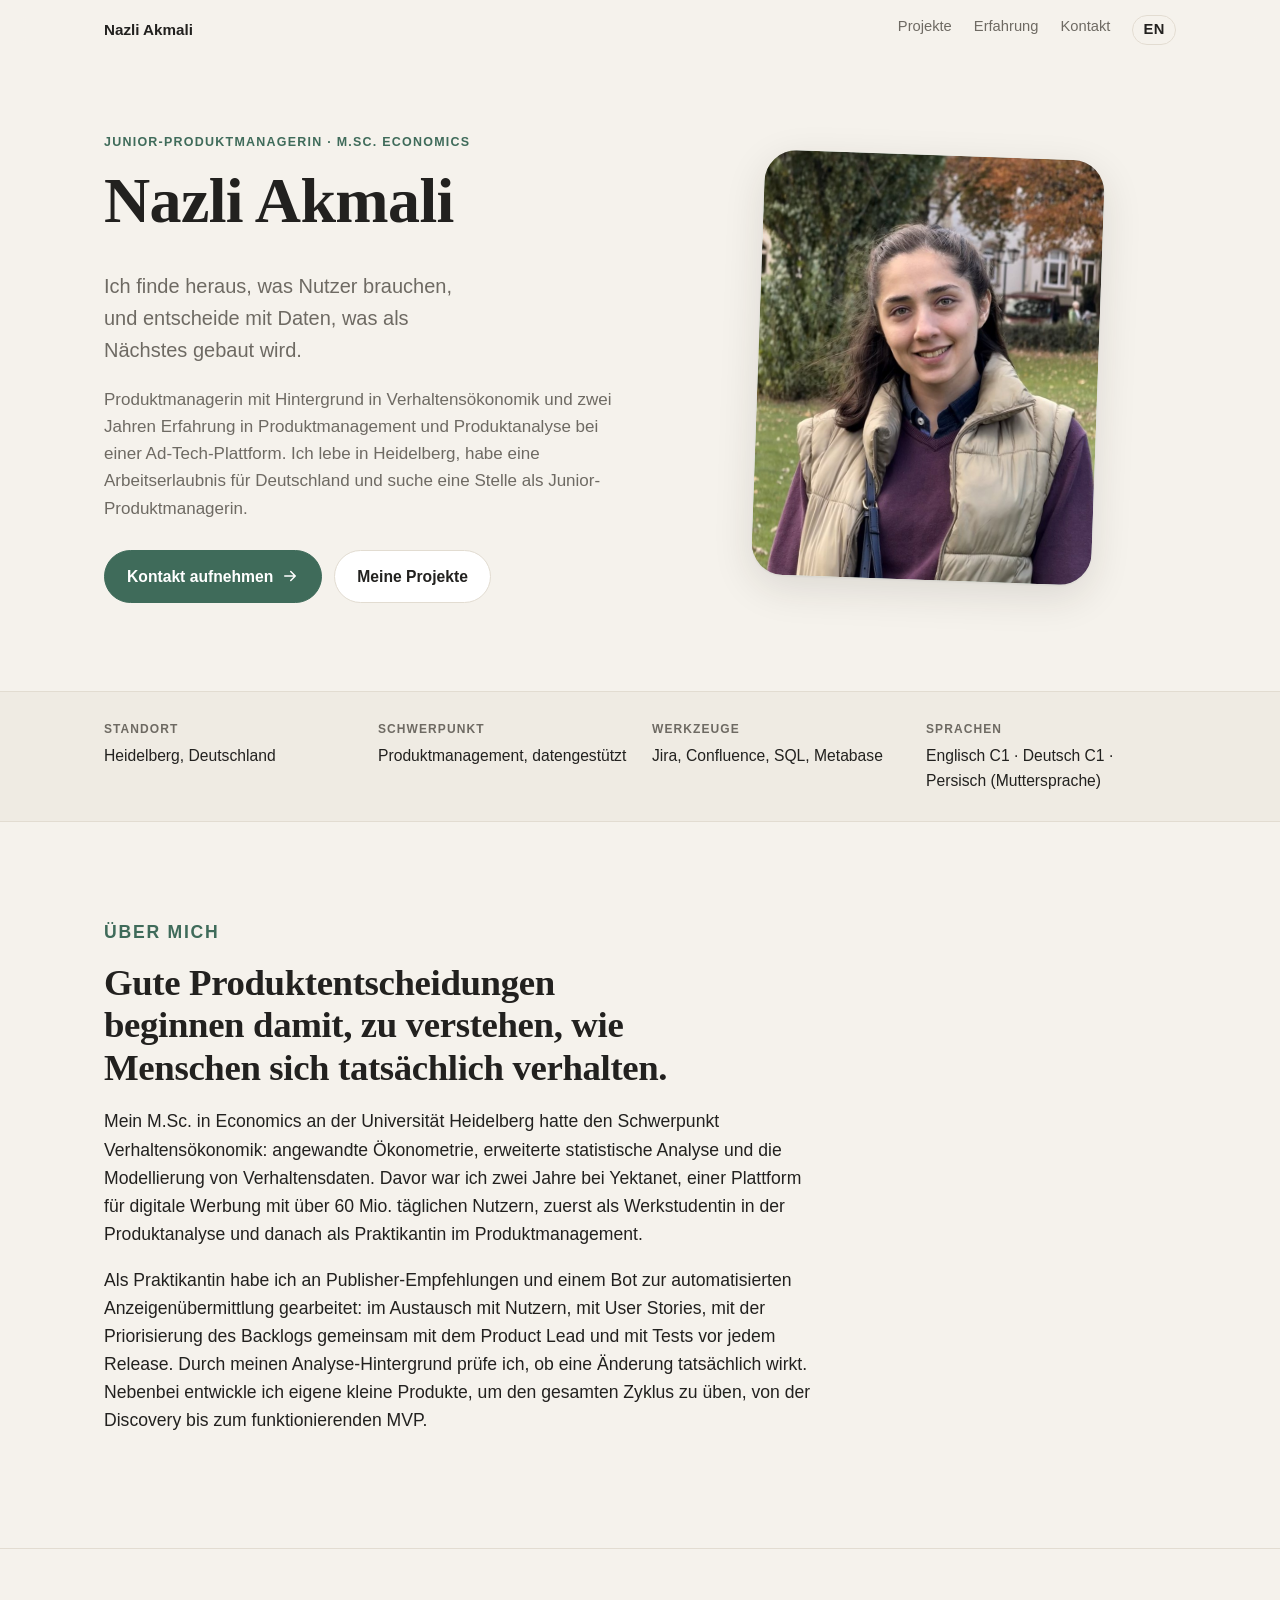
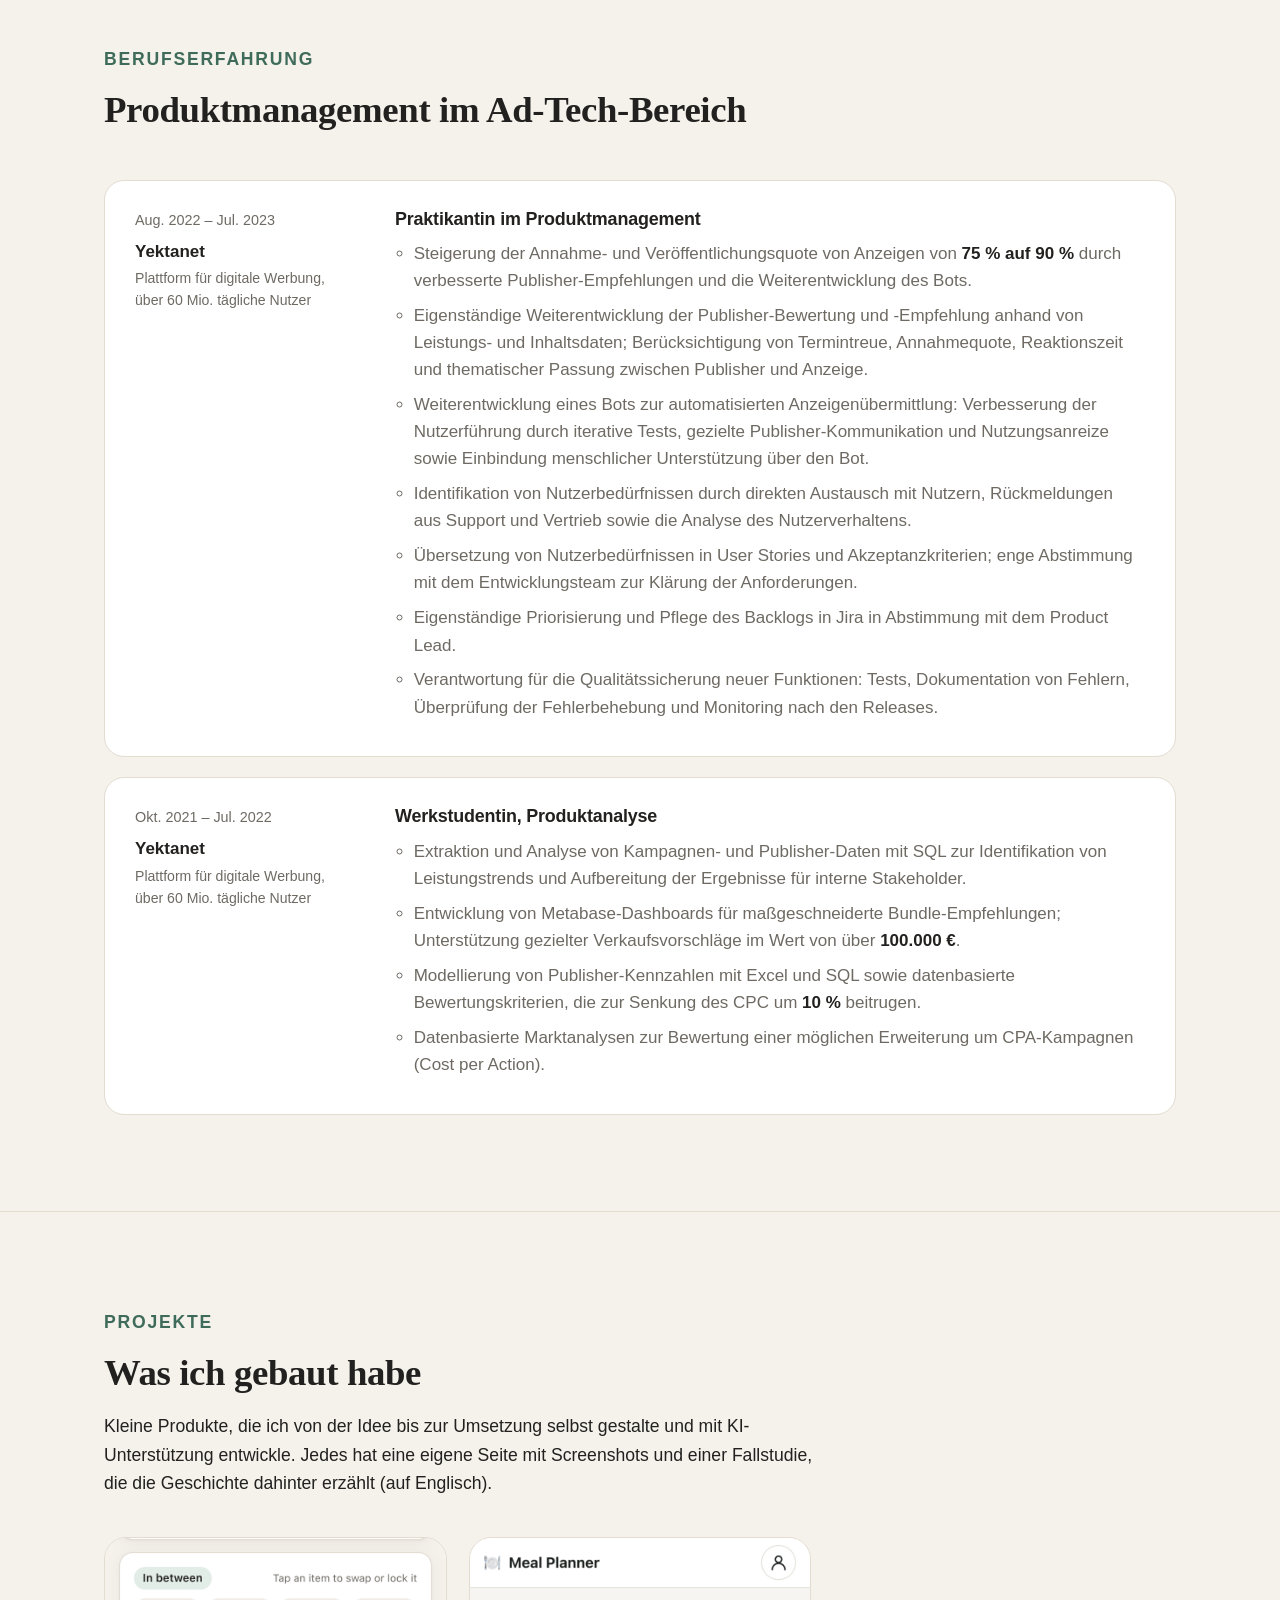
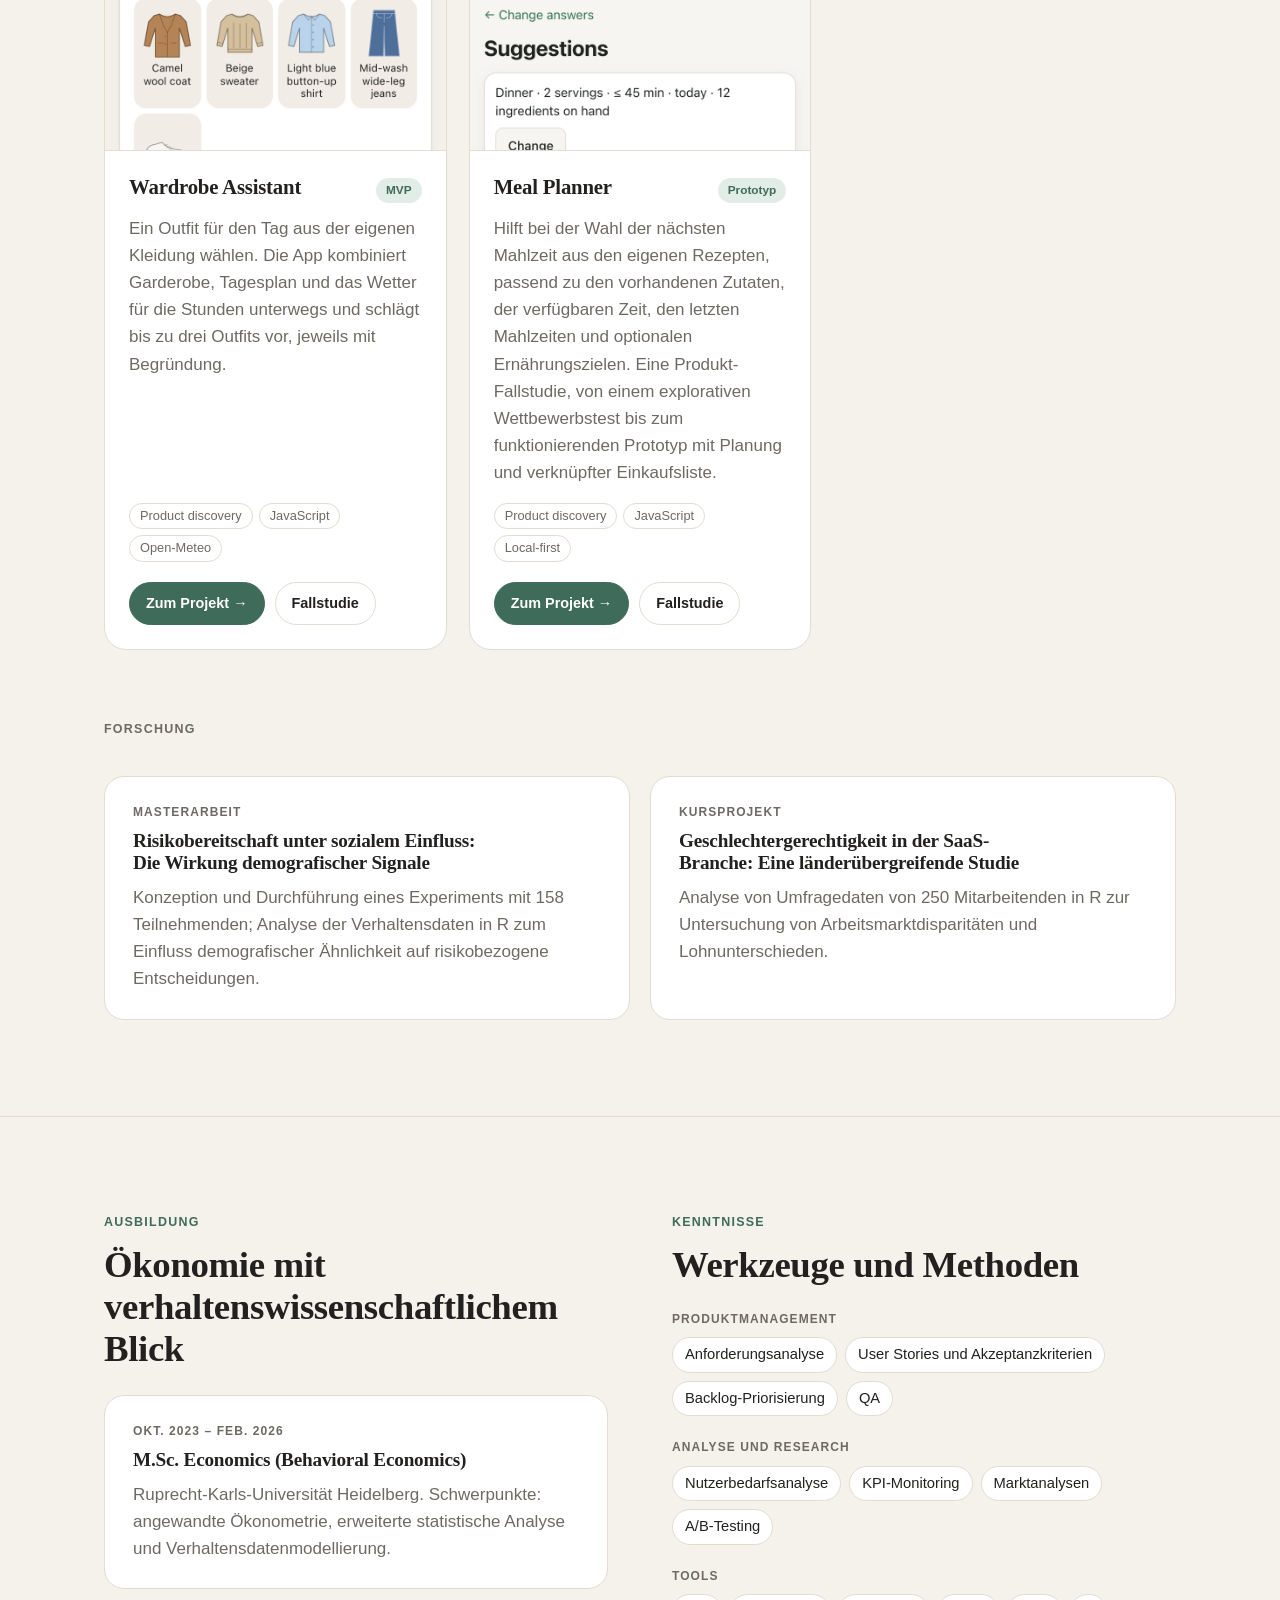
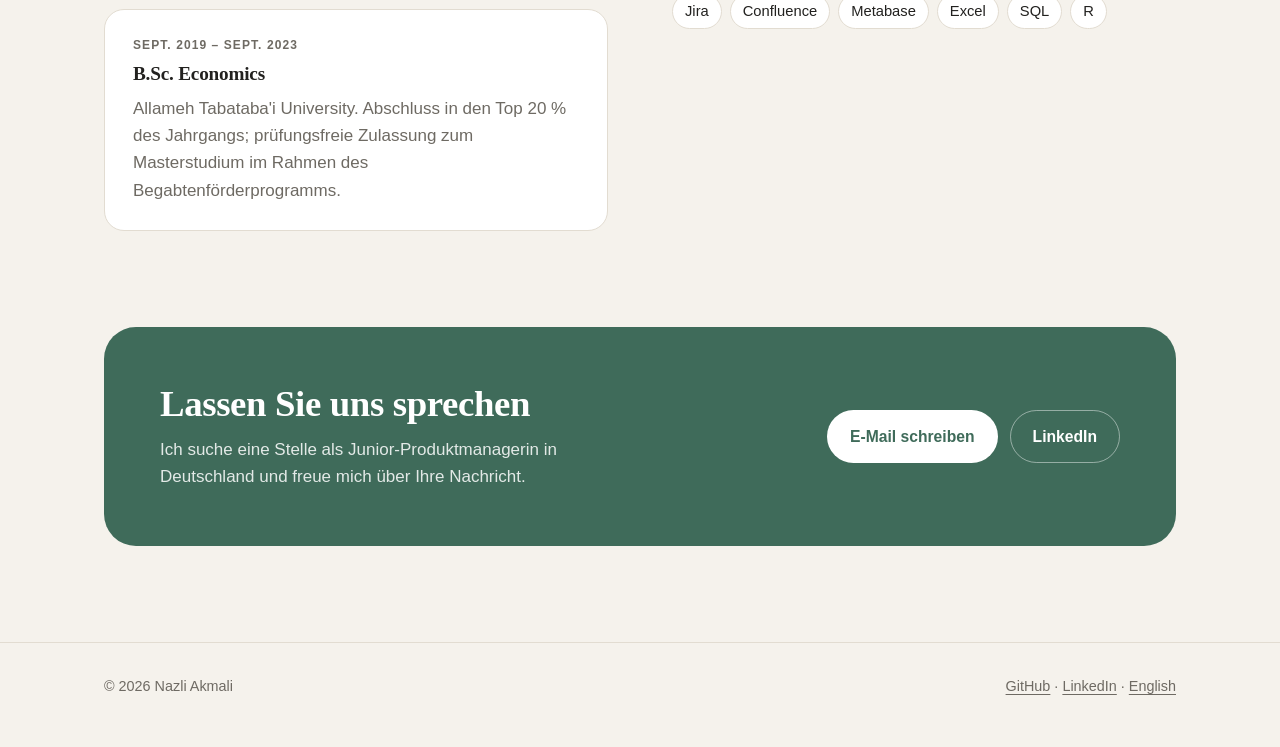
==== commit 9897d7af: "Host project showcases in the portfolio Wardrobe Assistant and Meal Planner pages (landing page, scr" ====
--- a/de/index.html
+++ b/de/index.html
@@ -126,7 +126,7 @@
         <div class="intro">
           <p class="eyebrow">Projekte</p>
           <h2>Was ich gebaut habe</h2>
-          <p>Kleine Produkte, die ich von der Idee bis zur Umsetzung selbst gestalte und mit KI-Unterstützung entwickle. Jedes hat eine eigene Seite mit Live-Demo und der Geschichte dahinter (auf Englisch).</p>
+          <p>Kleine Produkte, die ich von der Idee bis zur Umsetzung selbst gestalte und mit KI-Unterstützung entwickle. Jedes hat eine eigene Seite mit Screenshots und einer Fallstudie, die die Geschichte dahinter erzählt (auf Englisch).</p>
         </div>
         <div class="projects" id="project-grid"></div>
         <noscript><p>Bitte JavaScript aktivieren, um die Projekte zu sehen, oder direkt auf <a href="https://github.com/nazli-akmali">GitHub</a> stöbern.</p></noscript>
